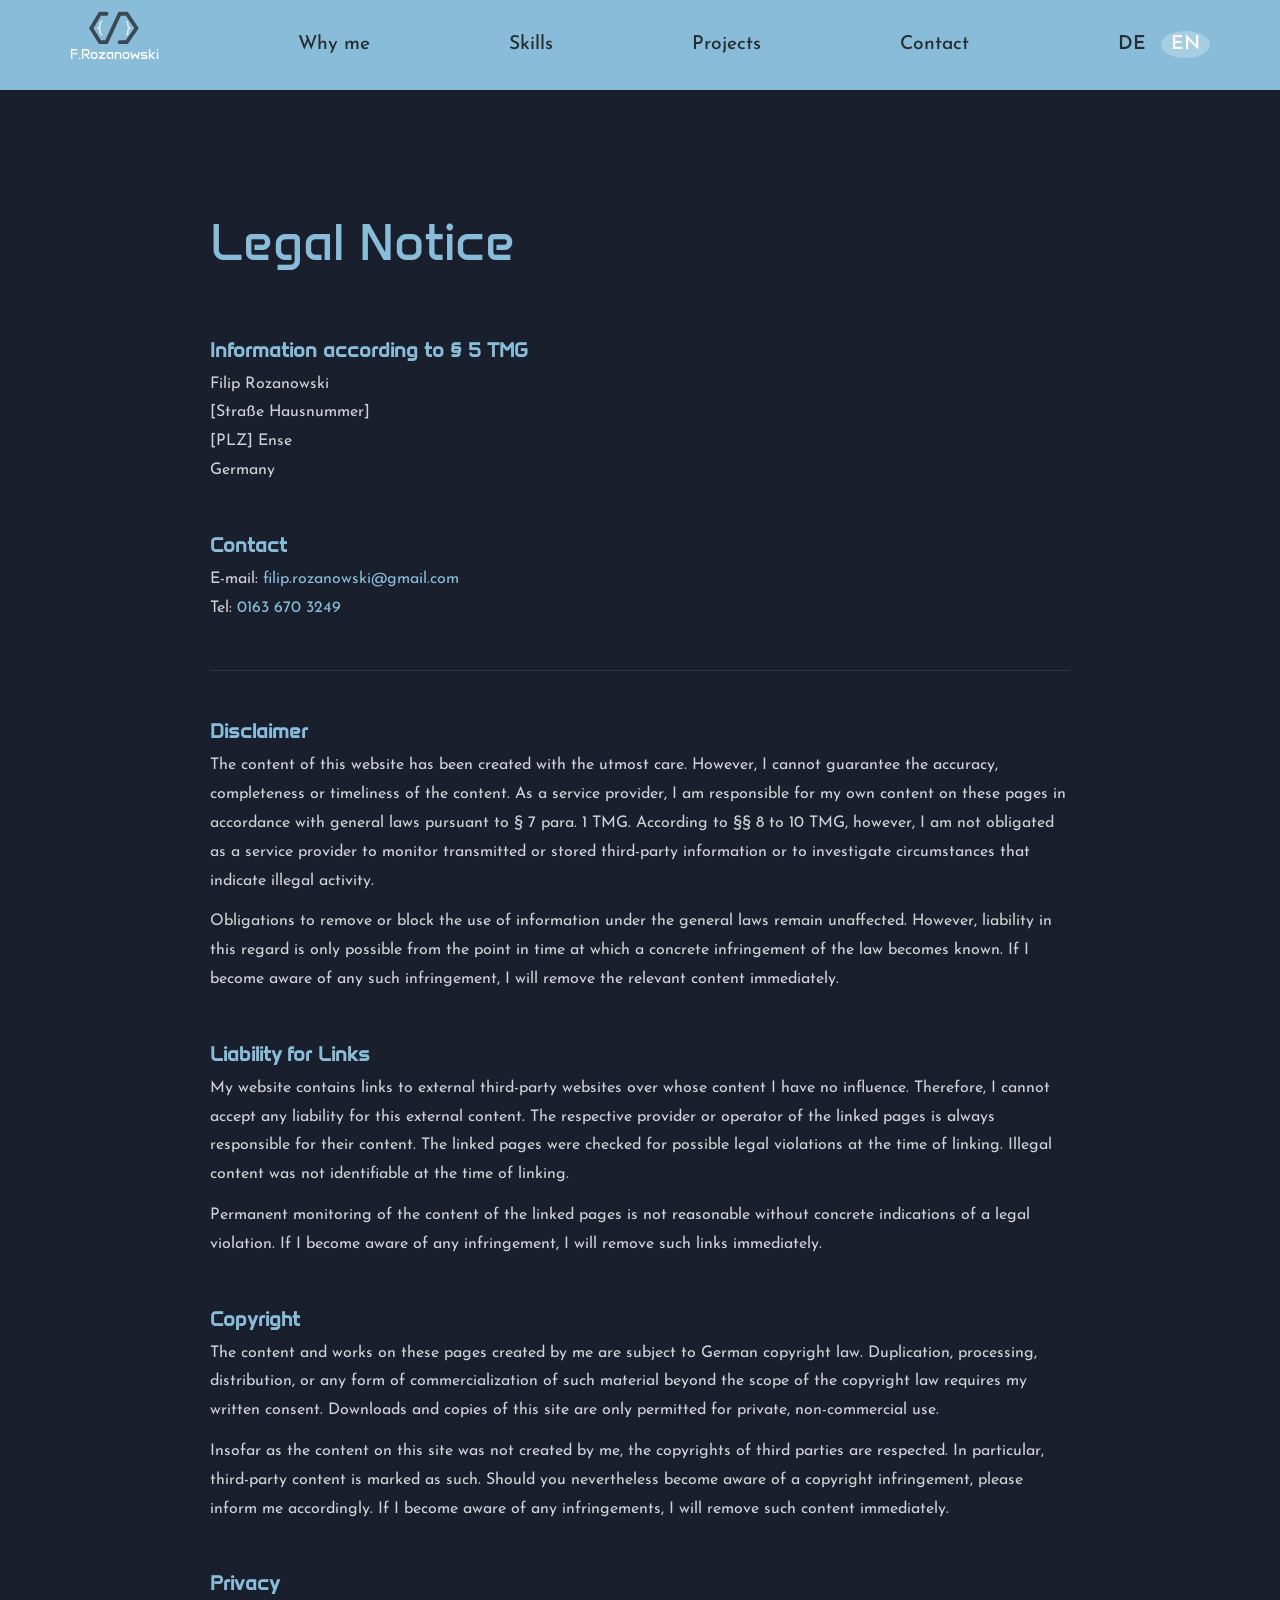
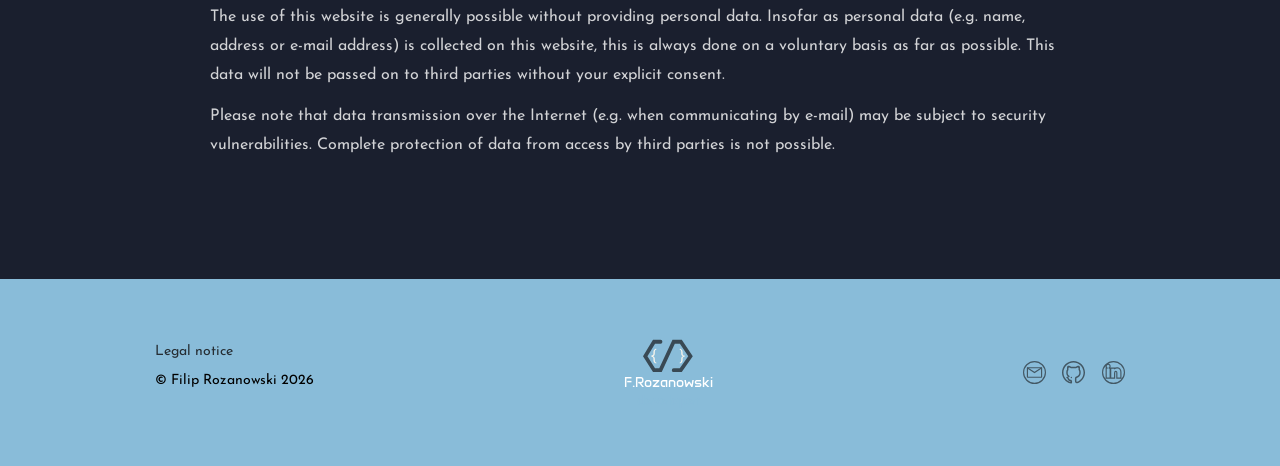
==== legal.html @ 1bfe0f01 "Add legal notice page and link footer Created legal.html with Impressum (§5 TMG), disclaimer, liabil" ====
<!DOCTYPE html>
<html lang="en">

<head>
    <meta charset="UTF-8">
    <meta name="viewport" content="width=device-width, initial-scale=1.0">
    <title>Legal Notice – F.R Developer</title>
    <link rel="stylesheet" href="./css/base.css">
    <link rel="stylesheet" href="./css/nav.css">
    <link rel="stylesheet" href="./css/header.css">
    <link rel="stylesheet" href="./css/sections.css">
    <link rel="stylesheet" href="./css/responsive.css">
    <style>
        .legal_content {
            width: 84%;
            max-width: 860px;
            margin: clamp(60px, 10vw, 120px) auto clamp(60px, 10vw, 120px);
            color: var(--color-white);
        }

        .legal_content h1 {
            font-size: clamp(1.8rem, 5vw, 52px);
            color: var(--color-blue);
            font-weight: 100;
            margin: 0 0 clamp(32px, 5vw, 64px) 0;
            padding: 0;
            text-align: left;
        }

        .legal_content h2 {
            font-size: clamp(1rem, 2vw, 20px);
            color: var(--color-blue);
            font-weight: 600;
            margin: clamp(28px, 4vw, 48px) 0 8px 0;
            padding: 0;
            text-align: left;
        }

        .legal_content p,
        .legal_content address {
            font-size: clamp(13px, 1.3vw, 16px);
            line-height: 1.8;
            color: rgba(255, 255, 255, 0.8);
            margin: 0 0 12px 0;
            font-style: normal;
        }

        .legal_content a {
            color: var(--color-blue);
            text-decoration: none;
            transition: opacity 0.2s ease;
        }

        .legal_content a:hover {
            opacity: 0.75;
        }

        .legal_divider {
            border: none;
            border-top: 1px solid rgba(137, 188, 217, 0.15);
            margin: clamp(28px, 4vw, 48px) 0;
        }
    </style>
</head>

<body>

    <div id="mobile-topbar">
        <div class="logo_nav_small">
            <img src="./imgs/svgs/Logo icon.svg" class="logo-nav-img">
            <p>F.Rozanowski</p>
            <p class="blue_text">developer</p>
        </div>
        <button id="burger-btn" aria-label="Menu öffnen" aria-expanded="false">
            <span></span>
            <span></span>
            <span></span>
        </button>
    </div>

    <div id="mobile-nav" role="navigation" aria-hidden="true">
        <div id="mobile-nav-blob">
            <a href="./index.html#whyme_title" class="mobile-nav-link">Why me</a>
            <a href="./index.html#skills_title" class="mobile-nav-link">Skills</a>
            <a href="./index.html#projects_title" class="mobile-nav-link">Projects</a>
            <a href="./index.html#contact_title" class="mobile-nav-link">Contact</a>
            <div class="mobile-lang">
                <a href="#" class="lang-btn" data-lang="de">DE</a>
                <a href="#" class="lang-btn active" data-lang="en">EN</a>
            </div>
        </div>
    </div>

    <nav>
        <div class="logo_nav_small">
            <img src="./imgs/svgs/Logo icon nav.svg" class="logo-nav-img">
            <p>F.Rozanowski</p>
            <p class="blue_text">developer</p>
        </div>

        <a href="./index.html#whyme_title">Why me</a>
        <a href="./index.html#skills_title">Skills</a>
        <a href="./index.html#projects_title">Projects</a>
        <a href="./index.html#contact_title">Contact</a>

        <div id="lang_select">
            <a href="#" class="lang-btn" data-lang="de">DE</a>
            <a href="#" class="lang-btn active" data-lang="en">EN</a>
        </div>
    </nav>

    <div class="legal_content">

        <h1>Legal Notice</h1>

        <h2>Information according to § 5 TMG</h2>
        <address>
            Filip Rozanowski<br>
            [Straße Hausnummer]<br>
            [PLZ] Ense<br>
            Germany
        </address>

        <h2>Contact</h2>
        <p>
            E-mail: <a href="mailto:filip.rozanowski@gmail.com">filip.rozanowski@gmail.com</a><br>
            Tel: <a href="tel:+491636703249">0163 670 3249</a>
        </p>

        <hr class="legal_divider">

        <h2>Disclaimer</h2>
        <p>
            The content of this website has been created with the utmost care. However, I cannot guarantee the
            accuracy, completeness or timeliness of the content. As a service provider, I am responsible for my
            own content on these pages in accordance with general laws pursuant to § 7 para. 1 TMG. According to
            §§ 8 to 10 TMG, however, I am not obligated as a service provider to monitor transmitted or stored
            third-party information or to investigate circumstances that indicate illegal activity.
        </p>
        <p>
            Obligations to remove or block the use of information under the general laws remain unaffected.
            However, liability in this regard is only possible from the point in time at which a concrete
            infringement of the law becomes known. If I become aware of any such infringement, I will remove
            the relevant content immediately.
        </p>

        <h2>Liability for Links</h2>
        <p>
            My website contains links to external third-party websites over whose content I have no influence.
            Therefore, I cannot accept any liability for this external content. The respective provider or
            operator of the linked pages is always responsible for their content. The linked pages were checked
            for possible legal violations at the time of linking. Illegal content was not identifiable at the
            time of linking.
        </p>
        <p>
            Permanent monitoring of the content of the linked pages is not reasonable without concrete
            indications of a legal violation. If I become aware of any infringement, I will remove such links
            immediately.
        </p>

        <h2>Copyright</h2>
        <p>
            The content and works on these pages created by me are subject to German copyright law. Duplication,
            processing, distribution, or any form of commercialization of such material beyond the scope of the
            copyright law requires my written consent. Downloads and copies of this site are only permitted for
            private, non-commercial use.
        </p>
        <p>
            Insofar as the content on this site was not created by me, the copyrights of third parties are
            respected. In particular, third-party content is marked as such. Should you nevertheless become aware
            of a copyright infringement, please inform me accordingly. If I become aware of any infringements,
            I will remove such content immediately.
        </p>

        <h2>Privacy</h2>
        <p>
            The use of this website is generally possible without providing personal data. Insofar as personal
            data (e.g. name, address or e-mail address) is collected on this website, this is always done on a
            voluntary basis as far as possible. This data will not be passed on to third parties without your
            explicit consent.
        </p>
        <p>
            Please note that data transmission over the Internet (e.g. when communicating by e-mail) may be
            subject to security vulnerabilities. Complete protection of data from access by third parties is
            not possible.
        </p>

    </div>

    <footer>
        <div id="footer_legal">
            <a href="./legal.html">Legal notice</a>
            <p>© Filip Rozanowski 2026</p>
        </div>

        <div class="logo_nav_small">
            <img src="./imgs/svgs/Logo icon nav.svg" class="logo-nav-img">
            <p>F.Rozanowski</p>
            <p class="blue_text">developer</p>
        </div>

        <div id="social-icons-footer">
            <a href="mailto:filip.rozanowski@gmail.com"><img src="./imgs/svgs/Email button dark.svg"></a>
            <a href="https://github.com/FilipRozanowski"><img src="./imgs/svgs/Github button dark.svg"></a>
            <a href="https://linkedin.com/..."><img src="./imgs/svgs/Linkedin button dark.svg"></a>
        </div>
    </footer>

    <script src="./script.js"></script>

</body>

</html>
---- css/base.css ----
:root {
    --color-bg: #1a1f2e;
    --color-blue: #89BCD9;
    --color-dark: #262E34;
    --color-white: #ffffff;
}

html {
    scroll-behavior: smooth;
}

/* ─── FONTS ─── */

@font-face {
    font-family: 'Anta';
    src: url('../fonts/Anta-Regular.ttf') format('truetype');
    font-weight: normal;
    font-style: normal;
}

@font-face {
    font-family: 'JosefinSans';
    src: url('../fonts/JosefinSans-VariableFont_wght.ttf') format('truetype');
    font-weight: 100 900;
    font-style: normal;
}

/* ─── BASE ─── */

body {
    margin: 0;
    background-color: var(--color-bg);
    font-family: 'JosefinSans', sans-serif;
}

h1, h2 {
    font-family: 'Anta', sans-serif;
}

.blue_text {
    color: var(--color-blue);
}

#whyme_title,
#skills_title,
#projects_title,
#contact_title {
    scroll-margin-top: clamp(40px, 7vw, 90px);
}
---- css/nav.css ----
/* ─── LOGO ─── */

.logo_header_small {
    color: var(--color-white);
    display: flex;
    flex-direction: column;
    font-family: 'Anta', sans-serif;
    align-items: center;
}

.logo_header_small p {
    font-size: clamp(7px, 1.1vw, 15px);
    margin: 0;
}

.logo-img {
    width: clamp(24px, 4.5vw, 75px);
    height: auto;
    transition: transform 0.3s ease;
}

.logo-img:hover {
    transform: scale(1.10);
}

.logo_nav_small {
    color: var(--color-white);
    display: flex;
    flex-direction: column;
    font-family: 'Anta', sans-serif;
    align-items: center;
}

.logo_nav_small p {
    font-size: clamp(12px, 1.1vw, 15px);
    margin: 0;
}

.logo_nav_small .blue_text {
    color: var(--color-blue);
}

.logo-nav-img {
    width: clamp(50px, 3.8vw, 56px);
    height: auto;
}

/* ─── DESKTOP NAV ─── */

nav {
    background-color: var(--color-blue);
    height: clamp(40px, 7vw, 90px);
    width: 100%;
    display: flex;
    justify-content: space-around;
    align-items: center;
    position: sticky;
    top: 0;
    z-index: 100;
}

nav a {
    color: var(--color-dark);
    font-family: 'JosefinSans', sans-serif;
    font-size: clamp(9px, 1.5vw, 22px);
    text-decoration: none;
    font-weight: 500;
    transition: color 0.3s ease;
}

nav a:hover {
    color: var(--color-white);
}

/* ─── LANGUAGE BUTTONS ─── */

.lang-btn {
    color: var(--color-dark);
    text-decoration: none;
    font-weight: 600;
    transition: color 0.3s ease;
    padding: clamp(2px, 0.3vw, 4px) clamp(5px, 0.8vw, 12px);
}

.lang-btn.active {
    background-color: rgba(255, 255, 255, 0.25);
    border-radius: 50%;
    padding: clamp(2px, 0.3vw, 4px) clamp(5px, 0.8vw, 12px);
    color: var(--color-white);
}

.lang-btn:hover {
    color: rgba(255, 255, 255, 0.8);
}

/* ─── MOBILE ELEMENTS: hidden on desktop ─── */

@media (min-width: 851px) {
    #mobile-topbar,
    #burger-btn,
    #mobile-nav {
        display: none !important;
    }
}

/* ─── MOBILE TOPBAR ─── */

#mobile-topbar {
    display: none;
    top: 0;
    left: 0;
    width: 100%;
    z-index: 200;
    justify-content: space-between;
    align-items: center;
    padding: 14px 20px;
    box-sizing: border-box;
    background-color: var(--color-bg);
}

#burger-btn {
    display: none;
}

/* ─── MOBILE NAV ─── */

#mobile-nav {
    display: none;
}
---- css/header.css ----
/* ─── HEADER ─── */

header {
    position: relative;
    display: flex;
    align-items: center;
    justify-content: center;
    flex-direction: column;
    min-height: calc(100vh - clamp(40px, 7vw, 90px));
    width: 100%;
}

#header_top {
    display: flex;
    align-items: center;
}

#bg-shape {
    width: 40vw;
    max-width: 600px;
    height: auto;
    transition: transform 0.5s ease;
}

#bg-shape:hover {
    transform: rotate(-20deg);
}

#header_right {
    display: flex;
    flex-direction: column;
    align-items: center;
    justify-content: space-between;
    height: 80%;
}

/* ─── TITLE ─── */

#headtitle {
    color: var(--color-white);
    text-align: center;
}

#headtitle h1 {
    font-size: clamp(1.2rem, 5.5vw, 81px);
    margin: clamp(6px, 1.3vw, 18px);
}

#headtitle h2 {
    font-size: clamp(0.7rem, 2.7vw, 38px);
    font-weight: 400;
    margin: 0;
}

/* ─── ARROWS ─── */

#arrow {
    padding-top: clamp(20px, 8vw, 135px);
    display: block;
}

#arrow img {
    width: clamp(14px, 2.7vw, 45px);
    height: auto;
    opacity: 0.6;
    transition: opacity 0.3s ease, transform 0.3s ease;
}

#arrow img:hover {
    opacity: 1;
    transform: translateY(5px);
}

#arrow_top {
    display: block;
    text-align: right;
}

#arrow_top img,
#arrow_top_mobile img {
    width: clamp(14px, 2.7vw, 45px);
    height: auto;
    opacity: 0.6;
    transform: rotate(180deg);
    transition: opacity 0.3s ease, transform 0.3s ease;
}

#arrow_top img:hover,
#arrow_top_mobile img:hover {
    opacity: 1;
    transform: rotate(180deg) translateY(5px);
}

#arrow_top_mobile {
    display: none;
}

/* ─── SOCIAL ICONS ─── */

#social-icons {
    position: absolute;
    top: clamp(10px, 1.8vw, 27px);
    right: clamp(10px, 1.8vw, 27px);
    display: flex;
    flex-direction: column;
    gap: clamp(7px, 1vw, 15px);
}

#social-icons a,
#social-icons-footer a {
    opacity: 0.7;
    transition: opacity 0.3s ease;
    display: block;
}

#social-icons a:hover,
#social-icons-footer a:hover {
    opacity: 1;
}

#social-icons a img,
#social-icons-footer a img {
    width: clamp(12px, 1.8vw, 28px);
    height: auto;
    display: block;
}

#social-icons-footer {
    display: flex;
    gap: clamp(8px, 1.3vw, 18px);
}
---- css/sections.css ----
/* ─── MAIN ─── */

main {
    display: flex;
    flex-direction: column;
    align-items: center;
}

main h1 {
    font-size: clamp(1.1rem, 5.3vw, 57px);
    color: var(--color-blue);
    font-weight: 100;
    padding-bottom: clamp(20px, 4vw, 72px);
    margin-top: clamp(28px, 5vw, 90px);
    margin-bottom: 0;
    text-align: center;
}

main h2 {
    font-size: clamp(0.8rem, 2.7vw, 30px);
    color: var(--color-blue);
    font-weight: 100;
    padding-bottom: clamp(20px, 4vw, 72px);
    margin-top: clamp(28px, 5vw, 90px);
    margin-bottom: 0;
    text-align: center;
}

.main_box {
    display: flex;
    flex-direction: column;
    width: 84%;
    max-width: 1400px;
    margin-bottom: clamp(30px, 5vw, 90px);
}

.main_box p {
    font-size: clamp(11px, 1.3vw, 17px);
    color: var(--color-white);
    line-height: 1.7;
}

/* ─── WHY ME ─── */

#whyme_content {
    display: flex;
    align-items: center;
    justify-content: center;
    gap: clamp(16px, 3.5vw, 54px);
}

#whyme_content p {
    max-width: 50%;
}

#locate_content {
    display: flex;
    align-items: center;
    justify-content: center;
    flex-shrink: 0;
    min-width: 50%;
}

#locate_content img {
    width: clamp(20px, 4.5vw, 64px);
    height: auto;
}

#locate_content p {
    font-size: clamp(11px, 1.4vw, 27px);
    font-weight: 600;
    color: var(--color-white);
    text-align: center;
    margin: 10px 0 0 0;
}

#locate_content a {
    color: var(--color-blue);
    text-decoration: none;
}

/* ─── SKILLS ─── */

#skills_content {
    display: flex;
    align-items: center;
    justify-content: center;
    gap: clamp(16px, 3.5vw, 54px);
}

.skills_grid {
    display: grid;
    grid-template-columns: repeat(4, 1fr);
    gap: clamp(10px, 1.8vw, 27px);
}

.skill_item {
    display: flex;
    flex-direction: column;
    align-items: center;
    gap: clamp(4px, 0.5vw, 8px);
}

.skill_item img {
    width: clamp(22px, 4.5vw, 90px);
    height: clamp(22px, 4.5vw, 90px);
    object-fit: contain;
    transition: transform 0.3s ease, filter 0.3s ease;
    filter: brightness(0.8);
}

.skill_item img:hover {
    transform: translateY(-5px);
    filter: brightness(1.2);
}

.skill_item p {
    color: var(--color-white);
    font-size: clamp(7px, 1.1vw, 15px);
    margin: 0;
    text-align: center;
}

#skills_bubble {
    border-radius: 60% 40% 55% 45% / 50% 45% 55% 50%;
    width: clamp(120px, 24vw, 345px);
    height: clamp(100px, 21vw, 308px);
    background-color: rgba(137, 188, 217, 0.1);
    display: flex;
    flex-direction: column;
    align-items: center;
    justify-content: center;
    text-align: center;
    padding: clamp(16px, 4.5vw, 63px);
    flex-shrink: 0;
    transition: border-radius 0.5s ease, background-color 0.5s ease;
    box-sizing: border-box;
}

#skills_bubble:hover,
.teamplayer_bubble:hover {
    border-radius: 45% 55% 40% 60% / 55% 40% 60% 45%;
    background-color: rgba(137, 188, 217, 0.2);
}

.bubble_title {
    color: var(--color-white);
    font-size: clamp(7px, 1.1vw, 15px);
    margin: 0 0 clamp(4px, 0.8vw, 14px) 0;
}

.bubble_icons {
    display: flex;
    gap: clamp(7px, 1vw, 18px);
    margin-bottom: clamp(4px, 0.8vw, 14px);
}

.bubble_text {
    color: var(--color-white);
    font-size: clamp(7px, 0.9vw, 13px);
    line-height: 1.6;
    margin: 0;
    opacity: 0.8;
}

/* ─── TEAMPLAYER ─── */

#teamplayer_content {
    display: flex;
    gap: clamp(10px, 1.8vw, 27px);
    justify-content: center;
    align-items: center;
}

.teamplayer_bubble {
    background-color: rgba(137, 188, 217, 0.1);
    border-radius: 60% 40% 55% 45% / 50% 45% 55% 50%;
    width: clamp(160px, 30vw, 435px);
    height: clamp(90px, 25vw, 240px);
    padding: clamp(16px, 4.5vw, 63px);
    display: flex;
    flex-direction: column;
    justify-content: center;
    align-items: center;
    text-align: center;
    gap: clamp(4px, 0.5vw, 8px);
    transition: border-radius 0.5s ease, background-color 0.5s ease;
    box-sizing: border-box;
}

.teamplayer_name {
    color: var(--color-white);
    font-size: clamp(10px, 1.2vw, 17px);
    font-weight: 700;
    margin: 0;
    font-style: normal;
}

.teamplayer_project {
    color: var(--color-white);
    font-size: clamp(8px, 0.9vw, 13px);
    margin: 0;
    opacity: 0.7;
    font-style: normal;
}

.teamplayer_project a {
    color: var(--color-blue);
    text-decoration: none;
}

.teamplayer_text {
    color: var(--color-white);
    font-size: clamp(7px, 0.9vw, 12px);
    line-height: 1.6;
    margin: clamp(3px, 0.5vw, 8px) 0;
    opacity: 0.9;
    font-style: italic;
}

.teamplayer_linkedin {
    color: var(--color-blue);
    font-size: clamp(8px, 0.9vw, 15px);
    text-decoration: underline;
    margin: 0;
}

/* ─── PROJECTS ─── */

#project_tabs {
    display: flex;
    border-bottom: 2px solid rgba(137, 188, 217, 0.2);
    margin-bottom: clamp(14px, 2vw, 36px);
}

.tab_btn {
    background: none;
    border: none;
    color: rgba(137, 188, 217, 0.5);
    font-family: 'Anta', sans-serif;
    font-size: clamp(9px, 1.4vw, 20px);
    padding: clamp(6px, 1vw, 15px) clamp(8px, 1.8vw, 27px);
    cursor: pointer;
    transition: color 0.3s ease;
    border-bottom: 3px solid transparent;
    margin-bottom: -2px;
}

.tab_btn:hover {
    color: var(--color-blue);
}

.tab_btn.active {
    color: var(--color-white);
    background-color: var(--color-dark);
    border-radius: 8px 8px 0 0;
    border-bottom: 3px solid var(--color-blue);
}

.project_panel {
    display: none;
    gap: clamp(16px, 3.5vw, 54px);
}

.project_panel.active {
    display: flex;
}

.project_left {
    flex: 1;
    display: flex;
    flex-direction: column;
    gap: clamp(14px, 2vw, 36px);
}

.project_section {
    display: flex;
    gap: clamp(7px, 1vw, 18px);
    align-items: flex-start;
}

.project_dot {
    width: clamp(8px, 0.8vw, 15px);
    height: clamp(8px, 0.8vw, 15px);
    border-radius: 50%;
    background-color: var(--color-blue);
    flex-shrink: 0;
    margin-top: 4px;
}

.project_section h3 {
    color: var(--color-white);
    font-family: 'Anta', sans-serif;
    font-size: clamp(10px, 1.4vw, 18px);
    margin: 0 0 clamp(3px, 0.5vw, 8px) 0;
}

.project_duration {
    color: rgba(255,255,255,0.5);
    font-size: clamp(8px, 0.9vw, 15px);
    margin-left: 10px;
}

.project_right {
    flex: 1;
    display: flex;
    flex-direction: column;
    align-items: center;
    gap: clamp(8px, 1.3vw, 18px);
}

.project_tech {
    display: flex;
    flex-direction: column;
    align-items: center;
    gap: clamp(4px, 0.6vw, 9px);
}

.project_tech p {
    color: var(--color-white);
    margin: 0;
}

.tech_icons {
    display: flex;
    gap: clamp(7px, 1vw, 15px);
}

.tech_icons img {
    width: clamp(16px, 2.7vw, 45px);
    height: clamp(16px, 2.7vw, 45px);
    object-fit: contain;
}

.project_preview {
    width: 100%;
    max-width: 360px;
    border-radius: 12px;
    box-shadow: 0 10px 40px rgba(0,0,0,0.4);
}

.project_btns {
    display: flex;
    gap: clamp(7px, 1vw, 15px);
}

.btn_filled {
    background-color: var(--color-blue);
    color: var(--color-dark);
    padding: clamp(5px, 0.8vw, 11px) clamp(10px, 1.8vw, 27px);
    border-radius: 50px;
    text-decoration: none;
    font-weight: 600;
    font-size: clamp(9px, 0.8vw, 11px);
    transition: opacity 0.3s ease;
}

.btn_filled:hover { opacity: 0.8; }

.btn_outline {
    border: 2px solid var(--color-blue);
    color: var(--color-blue);
    padding: clamp(5px, 0.8vw, 11px) clamp(10px, 1.8vw, 27px);
    border-radius: 50px;
    text-decoration: none;
    font-weight: 600;
    font-size: clamp(9px, 0.8vw, 11px);
    transition: background-color 0.3s ease, color 0.3s ease;
}

.btn_outline:hover {
    background-color: var(--color-blue);
    color: var(--color-dark);
}

/* ─── CONTACT ─── */

#contact_content {
    display: flex;
    flex-direction: column;
    gap: clamp(20px, 3.5vw, 54px);
    max-width: 720px;
    margin: auto;
}

#contact_top {
    display: flex;
    justify-content: space-between;
    align-items: center;
    gap: clamp(16px, 3.5vw, 54px);
}

#contact_intro {
    max-width: 50%;
    color: var(--color-white);
    font-size: clamp(11px, 1.3vw, 17px);
    line-height: 1.7;
    margin: 0;
}

#contact_info {
    display: flex;
    flex-direction: column;
    gap: clamp(8px, 1.3vw, 18px);
}

.contact_info_item {
    display: flex;
    align-items: center;
    gap: clamp(7px, 1vw, 15px);
    text-decoration: none;
    transition: color 0.3s ease, filter 0.3s ease;
}

.contact_info_item img {
    width: clamp(12px, 1.7vw, 26px);
    height: clamp(12px, 1.7vw, 26px);
    object-fit: contain;
    filter: brightness(0.8) grayscale(1);
    transition: filter 0.3s ease;
}

.contact_info_item p {
    color: var(--color-white);
    margin: 0;
    font-size: clamp(10px, 1.3vw, 17px);
    transition: color 0.3s ease;
}

.contact_info_item:hover p {
    color: var(--color-blue);
}

.contact_info_item:hover img {
    filter: brightness(1) grayscale(1) sepia(1) saturate(5) hue-rotate(170deg);
}

#contact_form {
    display: flex;
    flex-direction: column;
    gap: clamp(8px, 1.3vw, 18px);
}

#contact_form_top {
    display: flex;
    gap: clamp(8px, 1.3vw, 18px);
}

.input_group {
    display: flex;
    flex-direction: column;
    gap: clamp(3px, 0.5vw, 8px);
    flex: 1;
    position: relative;
    padding-bottom: clamp(14px, 1.5vw, 24px);
}

.input_group label {
    color: var(--color-white);
    font-size: clamp(9px, 1.1vw, 15px);
    opacity: 0.7;
    margin-left: clamp(7px, 1vw, 15px);
}

.input_group input,
.input_group textarea {
    background: transparent;
    border: 2px solid var(--color-blue);
    border-radius: 50px;
    padding: clamp(7px, 1vw, 15px) clamp(10px, 1.5vw, 21px);
    color: var(--color-white);
    font-family: 'JosefinSans', sans-serif;
    font-size: clamp(11px, 1.1vw, 15px);
    outline: none;
    transition: border-color 0.3s ease;
    width: 100%;
    box-sizing: border-box;
}

.input_group textarea {
    border-radius: 24px;
    resize: none;
}

.input_group input:focus,
.input_group textarea:focus {
    border-color: var(--color-white);
}

#contact_form_bottom {
    display: flex;
    justify-content: space-between;
    align-items: center;
}

#contact_checkbox {
    display: flex;
    align-items: center;
    gap: clamp(5px, 0.8vw, 11px);
}

#contact_checkbox input[type="checkbox"] {
    width: clamp(10px, 1.3vw, 18px);
    height: clamp(10px, 1.3vw, 18px);
    border: 2px solid var(--color-blue);
    border-radius: 60% 40% 55% 45% / 50% 45% 55% 50%;
    appearance: none;
    cursor: pointer;
    flex-shrink: 0;
    transition: background-color 0.3s ease;
}

#contact_checkbox input[type="checkbox"]:checked {
    background-color: var(--color-blue);
}

#contact_checkbox label {
    color: var(--color-white);
    font-size: clamp(9px, 0.9vw, 14px);
    opacity: 0.8;
}

#contact_checkbox label a {
    color: var(--color-blue);
    text-decoration: none;
}

#contact_send {
    background: transparent;
    border: 2px solid var(--color-blue);
    color: var(--color-white);
    font-family: 'JosefinSans', sans-serif;
    font-size: clamp(11px, 1.1vw, 17px);
    padding: clamp(6px, 0.8vw, 11px) clamp(14px, 2vw, 36px);
    border-radius: 50px;
    cursor: pointer;
    transition: background-color 0.3s ease, color 0.3s ease;
}

#contact_send:hover {
    background-color: var(--color-blue);
    color: var(--color-dark);
}

.error_msg {
    color: #e74c3c;
    font-size: clamp(8px, 0.9vw, 12px);
    margin-left: clamp(7px, 1vw, 15px);
    position: absolute;
    bottom: 4px;
    left: 0;
}

/* ─── FOOTER ─── */

footer {
    padding: clamp(14px, 4.5vw, 75px) 0;
    background-color: var(--color-blue);
    display: flex;
    justify-content: space-around;
    align-items: center;
    font-size: clamp(9px, 1.1vw, 17px);
}

footer a {
    text-decoration: none;
    color: var(--color-dark);
    transition: color 0.3s ease;
}

footer a:hover {
    color: var(--color-white);
}
---- css/responsive.css ----
/* ══════════════════════════════════════════
   MOBILE BREAKPOINT — max-width: 850px
══════════════════════════════════════════ */

@media (max-width: 850px) {

    /* ─── MOBILE TOPBAR ─── */

    #mobile-topbar {
        display: flex;
    }

    #burger-btn {
        display: flex;
        flex-direction: column;
        justify-content: center;
        gap: 12px;
        width: 50px;
        height: 36px;
        cursor: pointer;
        z-index: 300;
        background: none;
        border: none;
        padding: 0;
        flex-shrink: 0;
    }

    #burger-btn span {
        display: block;
        width: 100%;
        height: 2px;
        background-color: var(--color-white);
        border-radius: 2px;
        transition: transform 0.35s ease, opacity 0.35s ease;
        transform-origin: center;
    }

    #burger-btn.open span:nth-child(1) {
        transform: translateY(8px) rotate(45deg);
    }
    #burger-btn.open span:nth-child(2) {
        opacity: 0;
        transform: scaleX(0);
    }
    #burger-btn.open span:nth-child(3) {
        transform: translateY(-8px) rotate(-45deg);
    }

    /* ─── MOBILE NAV OVERLAY ─── */

    #mobile-nav {
        display: flex;
        position: fixed;
        top: 0;
        left: 0;
        width: 100%;
        height: 100%;
        z-index: 150;
        align-items: center;
        justify-content: center;
        pointer-events: none;
    }

    @keyframes blob-morph {
        0%   { border-radius: 60% 40% 55% 45% / 50% 45% 55% 50%; }
        33%  { border-radius: 45% 55% 40% 60% / 55% 40% 60% 45%; }
        66%  { border-radius: 55% 45% 60% 40% / 45% 60% 40% 55%; }
        100% { border-radius: 60% 40% 55% 45% / 50% 45% 55% 50%; }
    }

    #mobile-nav-blob {
        background-color: var(--color-blue);
        border-radius: 60% 40% 55% 45% / 50% 45% 55% 50%;
        width: 500px;
        height: 500px;
        margin-top: -10vh;
        display: flex;
        flex-direction: column;
        align-items: center;
        justify-content: center;
        gap: 10px;
        padding: 60px;
        box-sizing: border-box;
        transform: scale(0);
        opacity: 0;
        transition: transform 0.45s cubic-bezier(0.34, 1.56, 0.64, 1),
                    opacity 0.3s ease;
        pointer-events: none;
    }

    #mobile-nav.open {
        pointer-events: all;
    }

    #mobile-nav.open #mobile-nav-blob {
        transform: scale(1);
        opacity: 1;
        pointer-events: all;
        animation: blob-morph 6s ease-in-out infinite;
    }

    #mobile-nav-blob a {
        color: var(--color-dark);
        font-family: 'JosefinSans', sans-serif;
        font-size: clamp(18px, 5vw, 28px);
        font-weight: 600;
        text-decoration: none;
        transition: color 0.2s ease;
        text-align: center;
    }

    #mobile-nav-blob a:hover {
        color: var(--color-white);
    }

    #mobile-nav-blob .mobile-lang {
        display: flex;
        gap: 12px;
        margin-top: 8px;
    }

    #mobile-nav-blob .lang-btn {
        color: var(--color-dark);
        font-size: clamp(16px, 4.5vw, 24px);
        font-weight: 700;
        padding: 4px 14px;
    }

    #mobile-nav-blob .lang-btn.active {
        background-color: rgba(255,255,255,0.35);
        border-radius: 50%;
        color: var(--color-white);
    }

    /* ─── HIDE DESKTOP ELEMENTS ─── */

    nav {
        display: none;
    }

    #social-icons {
        display: none;
    }

    /* ─── HEADER ─── */

    header {
        min-height: 100svh;
        box-sizing: border-box;
    }

    #header_top {
        flex-direction: column;
        align-items: center;
        gap: 20px;
    }

    #bg-shape {
        width: 75vw;
        max-width: 340px;
    }

    #header_right {
        align-items: center;
        gap: 16px;
        height: auto;
    }

    .logo_header_small {
        display: none;
    }

    #headtitle h1 {
        font-size: clamp(2rem, 10vw, 52px);
        margin: 10px;
    }

    #headtitle h2 {
        font-size: clamp(0.85rem, 4vw, 22px);
    }

    #arrow {
        padding-top: 20px;
    }

    #arrow img {
        width: clamp(28px, 6vw, 44px);
    }

    #arrow_top {
        display: none;
    }

    #arrow_top_mobile {
        display: block;
        text-align: center;
        padding: 32px 0 48px;
    }

    #arrow_top_mobile img {
        width: clamp(40px, 10vw, 60px);
    }

    /* ─── MAIN ─── */

    main h1 {
        font-size: clamp(1.6rem, 7vw, 48px);
        padding-bottom: clamp(20px, 6vw, 60px);
        margin-top: clamp(30px, 8vw, 80px);
    }

    main h2 {
        font-size: clamp(1rem, 4.5vw, 30px);
        padding-bottom: clamp(20px, 6vw, 60px);
        margin-top: clamp(30px, 8vw, 80px);
    }

    .main_box {
        width: 90%;
        margin-bottom: clamp(40px, 8vw, 100px);
    }

    .main_box p {
        font-size: clamp(13px, 3.5vw, 18px);
    }

    /* ─── WHY ME ─── */

    #whyme_content {
        flex-direction: column;
        gap: 24px;
        text-align: center;
    }

    #whyme_content p {
        max-width: 100%;
    }

    #locate_content {
        min-width: unset;
        width: 100%;
        flex-direction: column;
        gap: 8px;
    }

    #locate_content img {
        width: clamp(36px, 8vw, 56px);
    }

    #locate_content p {
        font-size: clamp(14px, 4vw, 22px);
    }

    /* ─── SKILLS ─── */

    #skills_content {
        flex-direction: column;
        gap: 32px;
    }

    .skills_grid {
        grid-template-columns: repeat(4, 1fr);
        gap: clamp(12px, 4vw, 28px);
        width: 100%;
    }

    .skill_item img {
        width: clamp(40px, 12vw, 70px);
        height: clamp(40px, 12vw, 70px);
    }

    #skills_bubble {
        width: 90%;
        height: auto;
        padding: 32px 24px;
        border-radius: 60% 40% 55% 45% / 50% 45% 55% 50%;
    }

    .bubble_title {
        font-size: clamp(13px, 3.5vw, 18px);
        margin-bottom: 12px;
    }

    .bubble_text {
        font-size: clamp(12px, 3vw, 16px);
    }

    /* ─── TEAMPLAYER ─── */

    #teamplayer_content {
        flex-direction: column;
        gap: 24px;
        align-items: center;
    }

    .teamplayer_bubble {
        width: 90%;
        height: auto;
        min-height: 200px;
        padding: 40px 28px;
        border-radius: 60% 40% 55% 45% / 50% 45% 55% 50%;
    }

    .teamplayer_name {
        font-size: clamp(15px, 4vw, 20px);
    }

    .teamplayer_project,
    .teamplayer_text,
    .teamplayer_linkedin {
        font-size: clamp(12px, 3vw, 16px);
    }

    /* ─── PROJECTS ─── */

    #project_tabs {
        flex-wrap: wrap;
        gap: 4px;
        margin-bottom: 28px;
    }

    .tab_btn {
        font-size: clamp(11px, 3.5vw, 18px);
        padding: 10px 16px;
    }

    .project_panel.active {
        flex-direction: column;
        gap: 32px;
    }

    .project_left {
        gap: 24px;
    }

    .project_section h3 {
        font-size: clamp(13px, 3.8vw, 20px);
    }

    .project_duration {
        font-size: clamp(11px, 3vw, 16px);
        display: block;
        margin-left: 0;
        margin-top: 4px;
    }

    .project_right {
        gap: 16px;
    }

    .tech_icons img {
        width: clamp(28px, 7vw, 44px);
        height: clamp(28px, 7vw, 44px);
    }

    .project_preview {
        max-width: 100%;
    }

    .btn_filled,
    .btn_outline {
        padding: 10px 24px;
        font-size: clamp(13px, 3.5vw, 17px);
    }

    /* ─── CONTACT ─── */

    #contact_top {
        flex-direction: column;
        gap: 28px;
    }

    #contact_intro {
        max-width: 100%;
        font-size: clamp(13px, 3.5vw, 18px);
    }

    #contact_info {
        gap: 16px;
    }

    .contact_info_item p {
        font-size: clamp(12px, 3.5vw, 17px);
        word-break: break-all;
    }

    .contact_info_item img {
        width: clamp(18px, 5vw, 26px);
        height: clamp(18px, 5vw, 26px);
    }

    #contact_form_top {
        flex-direction: column;
        gap: 0;
    }

    .input_group input,
    .input_group textarea {
        font-size: clamp(13px, 3.5vw, 17px);
        padding: 14px 20px;
    }

    .input_group label {
        font-size: clamp(12px, 3vw, 16px);
        margin-left: 14px;
    }

    #contact_form_bottom {
        flex-direction: column;
        gap: 20px;
        align-items: flex-start;
    }

    #contact_send {
        width: 100%;
        font-size: clamp(14px, 4vw, 18px);
        padding: 14px 0;
    }

    #contact_checkbox label {
        font-size: clamp(11px, 3vw, 14px);
    }

    /* ─── FOOTER ─── */

    footer {
        flex-direction: column;
        gap: 20px;
        padding: 32px 20px;
        text-align: center;
        font-size: clamp(12px, 3.5vw, 16px);
    }

    #footer_legal {
        display: flex;
        flex-direction: column;
        gap: 6px;
        align-items: center;
    }

    #social-icons-footer {
        gap: 20px;
    }

    #social-icons-footer a img {
        width: clamp(22px, 6vw, 32px);
    }

}
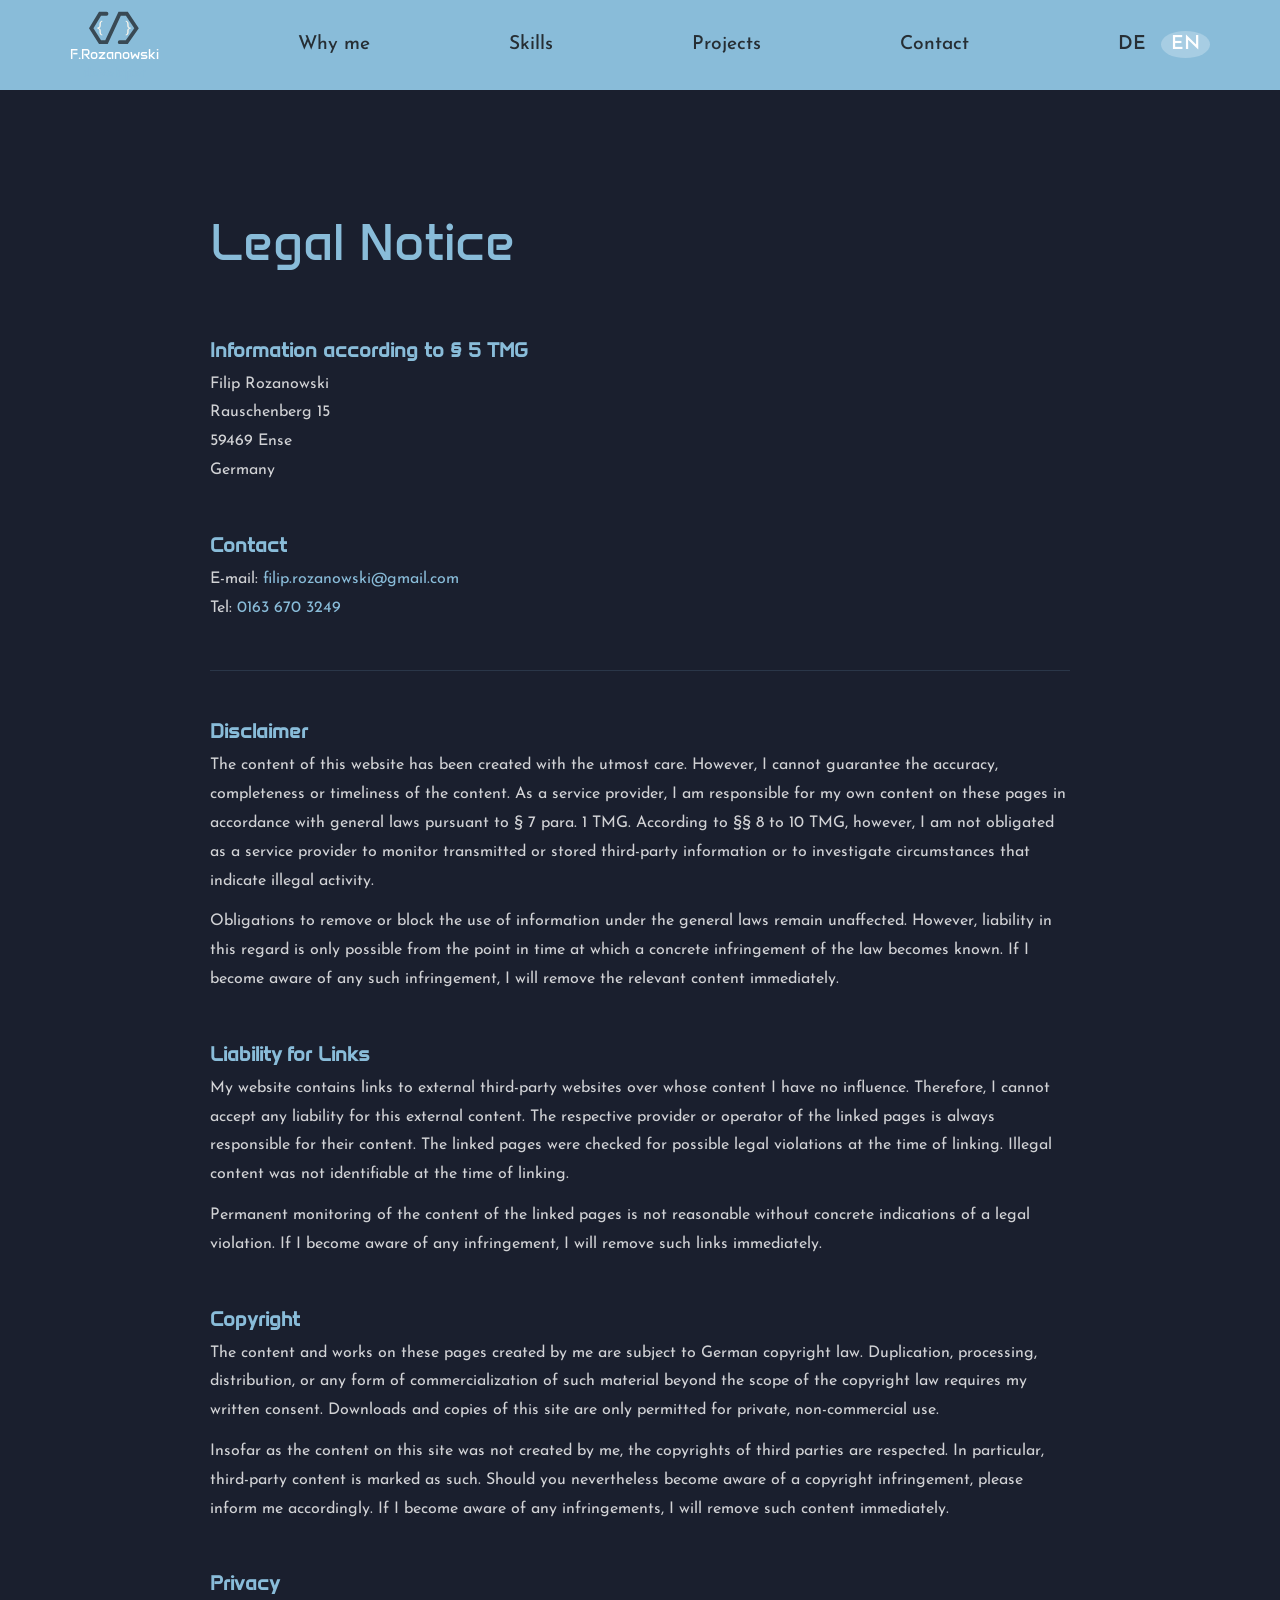
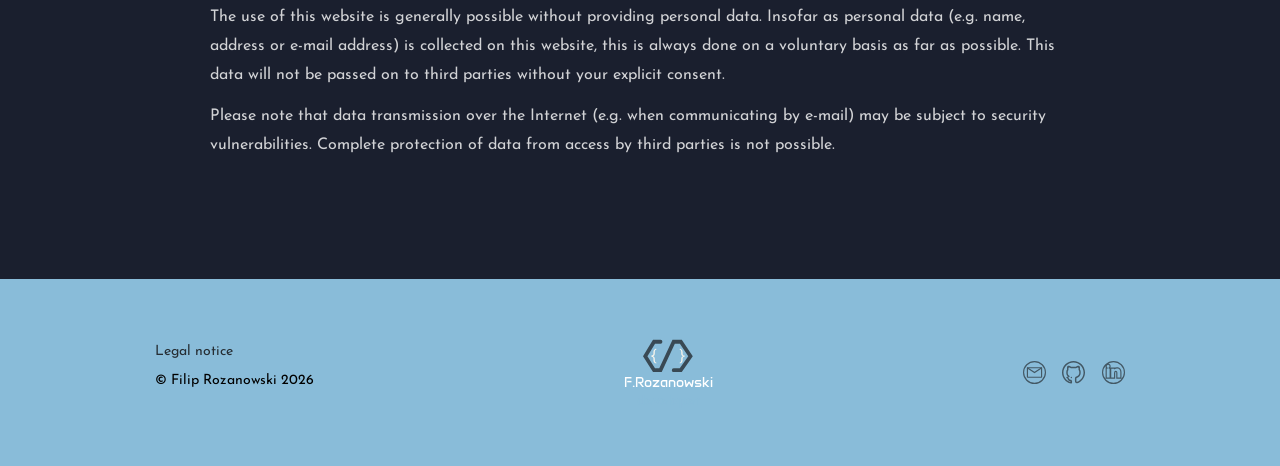
==== commit cc19936d: "Update legal.html" ====
--- a/legal.html
+++ b/legal.html
@@ -116,8 +116,8 @@
         <h2>Information according to § 5 TMG</h2>
         <address>
             Filip Rozanowski<br>
-            [Straße Hausnummer]<br>
-            [PLZ] Ense<br>
+            Rauschenberg 15<br>
+            59469 Ense<br>
             Germany
         </address>
 
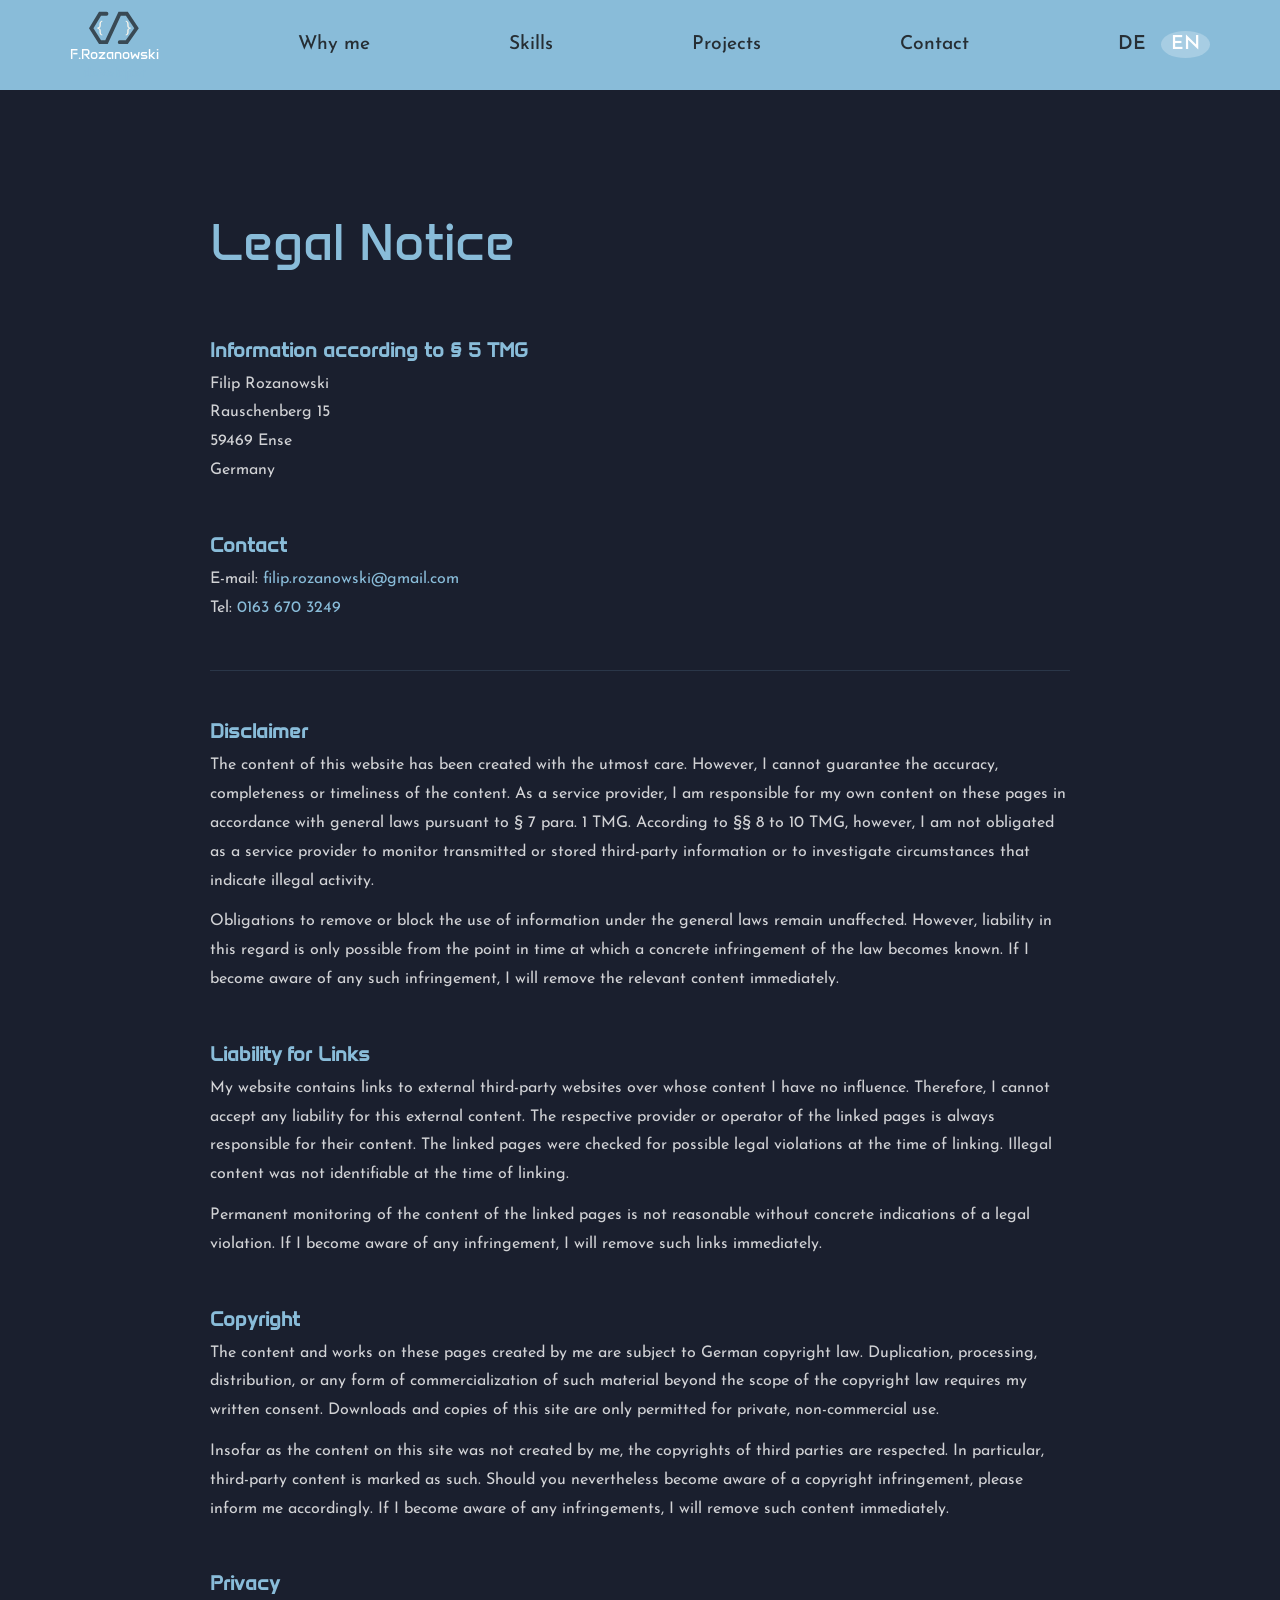
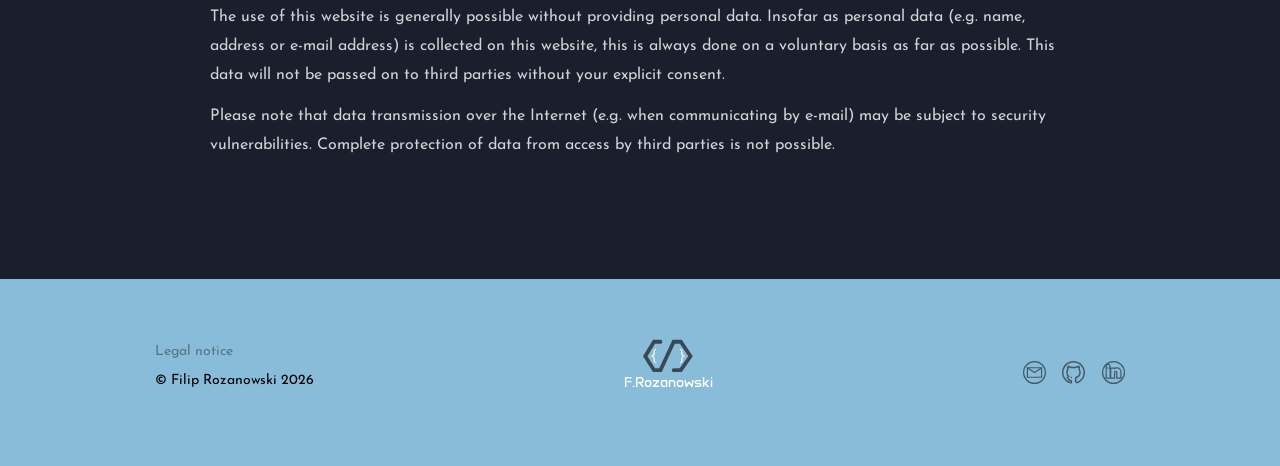
==== commit 9911372a: "Extract legal CSS, add DE/EN translations, make footer link non-clickable on legal page https://clau" ====
--- a/legal.html
+++ b/legal.html
@@ -10,57 +10,7 @@
     <link rel="stylesheet" href="./css/header.css">
     <link rel="stylesheet" href="./css/sections.css">
     <link rel="stylesheet" href="./css/responsive.css">
-    <style>
-        .legal_content {
-            width: 84%;
-            max-width: 860px;
-            margin: clamp(60px, 10vw, 120px) auto clamp(60px, 10vw, 120px);
-            color: var(--color-white);
-        }
-
-        .legal_content h1 {
-            font-size: clamp(1.8rem, 5vw, 52px);
-            color: var(--color-blue);
-            font-weight: 100;
-            margin: 0 0 clamp(32px, 5vw, 64px) 0;
-            padding: 0;
-            text-align: left;
-        }
-
-        .legal_content h2 {
-            font-size: clamp(1rem, 2vw, 20px);
-            color: var(--color-blue);
-            font-weight: 600;
-            margin: clamp(28px, 4vw, 48px) 0 8px 0;
-            padding: 0;
-            text-align: left;
-        }
-
-        .legal_content p,
-        .legal_content address {
-            font-size: clamp(13px, 1.3vw, 16px);
-            line-height: 1.8;
-            color: rgba(255, 255, 255, 0.8);
-            margin: 0 0 12px 0;
-            font-style: normal;
-        }
-
-        .legal_content a {
-            color: var(--color-blue);
-            text-decoration: none;
-            transition: opacity 0.2s ease;
-        }
-
-        .legal_content a:hover {
-            opacity: 0.75;
-        }
-
-        .legal_divider {
-            border: none;
-            border-top: 1px solid rgba(137, 188, 217, 0.15);
-            margin: clamp(28px, 4vw, 48px) 0;
-        }
-    </style>
+    <link rel="stylesheet" href="./css/legal.css">
 </head>
 
 <body>
@@ -111,9 +61,9 @@
 
     <div class="legal_content">
 
-        <h1>Legal Notice</h1>
+        <h1 data-i18n="legal_page_title">Legal Notice</h1>
 
-        <h2>Information according to § 5 TMG</h2>
+        <h2 data-i18n="legal_info_h2">Information according to § 5 TMG</h2>
         <address>
             Filip Rozanowski<br>
             Rauschenberg 15<br>
@@ -121,7 +71,7 @@
             Germany
         </address>
 
-        <h2>Contact</h2>
+        <h2 data-i18n="legal_contact_h2">Contact</h2>
         <p>
             E-mail: <a href="mailto:filip.rozanowski@gmail.com">filip.rozanowski@gmail.com</a><br>
             Tel: <a href="tel:+491636703249">0163 670 3249</a>
@@ -129,57 +79,57 @@
 
         <hr class="legal_divider">
 
-        <h2>Disclaimer</h2>
-        <p>
+        <h2 data-i18n="legal_disclaimer_h2">Disclaimer</h2>
+        <p data-i18n="legal_disclaimer_p1">
             The content of this website has been created with the utmost care. However, I cannot guarantee the
             accuracy, completeness or timeliness of the content. As a service provider, I am responsible for my
             own content on these pages in accordance with general laws pursuant to § 7 para. 1 TMG. According to
             §§ 8 to 10 TMG, however, I am not obligated as a service provider to monitor transmitted or stored
             third-party information or to investigate circumstances that indicate illegal activity.
         </p>
-        <p>
+        <p data-i18n="legal_disclaimer_p2">
             Obligations to remove or block the use of information under the general laws remain unaffected.
             However, liability in this regard is only possible from the point in time at which a concrete
             infringement of the law becomes known. If I become aware of any such infringement, I will remove
             the relevant content immediately.
         </p>
 
-        <h2>Liability for Links</h2>
-        <p>
+        <h2 data-i18n="legal_links_h2">Liability for Links</h2>
+        <p data-i18n="legal_links_p1">
             My website contains links to external third-party websites over whose content I have no influence.
             Therefore, I cannot accept any liability for this external content. The respective provider or
             operator of the linked pages is always responsible for their content. The linked pages were checked
             for possible legal violations at the time of linking. Illegal content was not identifiable at the
             time of linking.
         </p>
-        <p>
+        <p data-i18n="legal_links_p2">
             Permanent monitoring of the content of the linked pages is not reasonable without concrete
             indications of a legal violation. If I become aware of any infringement, I will remove such links
             immediately.
         </p>
 
-        <h2>Copyright</h2>
-        <p>
+        <h2 data-i18n="legal_copyright_h2">Copyright</h2>
+        <p data-i18n="legal_copyright_p1">
             The content and works on these pages created by me are subject to German copyright law. Duplication,
             processing, distribution, or any form of commercialization of such material beyond the scope of the
             copyright law requires my written consent. Downloads and copies of this site are only permitted for
             private, non-commercial use.
         </p>
-        <p>
+        <p data-i18n="legal_copyright_p2">
             Insofar as the content on this site was not created by me, the copyrights of third parties are
             respected. In particular, third-party content is marked as such. Should you nevertheless become aware
             of a copyright infringement, please inform me accordingly. If I become aware of any infringements,
             I will remove such content immediately.
         </p>
 
-        <h2>Privacy</h2>
-        <p>
+        <h2 data-i18n="legal_privacy_h2">Privacy</h2>
+        <p data-i18n="legal_privacy_p1">
             The use of this website is generally possible without providing personal data. Insofar as personal
             data (e.g. name, address or e-mail address) is collected on this website, this is always done on a
             voluntary basis as far as possible. This data will not be passed on to third parties without your
             explicit consent.
         </p>
-        <p>
+        <p data-i18n="legal_privacy_p2">
             Please note that data transmission over the Internet (e.g. when communicating by e-mail) may be
             subject to security vulnerabilities. Complete protection of data from access by third parties is
             not possible.
@@ -189,7 +139,7 @@
 
     <footer>
         <div id="footer_legal">
-            <a href="./legal.html">Legal notice</a>
+            <span class="footer_legal_current" data-i18n="legal">Legal notice</span>
             <p>© Filip Rozanowski 2026</p>
         </div>
 
--- a/css/legal.css
+++ b/css/legal.css
@@ -0,0 +1,56 @@
+.legal_content {
+    width: 84%;
+    max-width: 860px;
+    margin: clamp(60px, 10vw, 120px) auto clamp(60px, 10vw, 120px);
+    color: var(--color-white);
+}
+
+.legal_content h1 {
+    font-size: clamp(1.8rem, 5vw, 52px);
+    color: var(--color-blue);
+    font-weight: 100;
+    margin: 0 0 clamp(32px, 5vw, 64px) 0;
+    padding: 0;
+    text-align: left;
+}
+
+.legal_content h2 {
+    font-size: clamp(1rem, 2vw, 20px);
+    color: var(--color-blue);
+    font-weight: 600;
+    margin: clamp(28px, 4vw, 48px) 0 8px 0;
+    padding: 0;
+    text-align: left;
+}
+
+.legal_content p,
+.legal_content address {
+    font-size: clamp(13px, 1.3vw, 16px);
+    line-height: 1.8;
+    color: rgba(255, 255, 255, 0.8);
+    margin: 0 0 12px 0;
+    font-style: normal;
+}
+
+.legal_content a {
+    color: var(--color-blue);
+    text-decoration: none;
+    transition: opacity 0.2s ease;
+}
+
+.legal_content a:hover {
+    opacity: 0.75;
+}
+
+.legal_divider {
+    border: none;
+    border-top: 1px solid rgba(137, 188, 217, 0.15);
+    margin: clamp(28px, 4vw, 48px) 0;
+}
+
+.footer_legal_current {
+    color: var(--color-dark);
+    font-size: inherit;
+    opacity: 0.5;
+    cursor: default;
+}
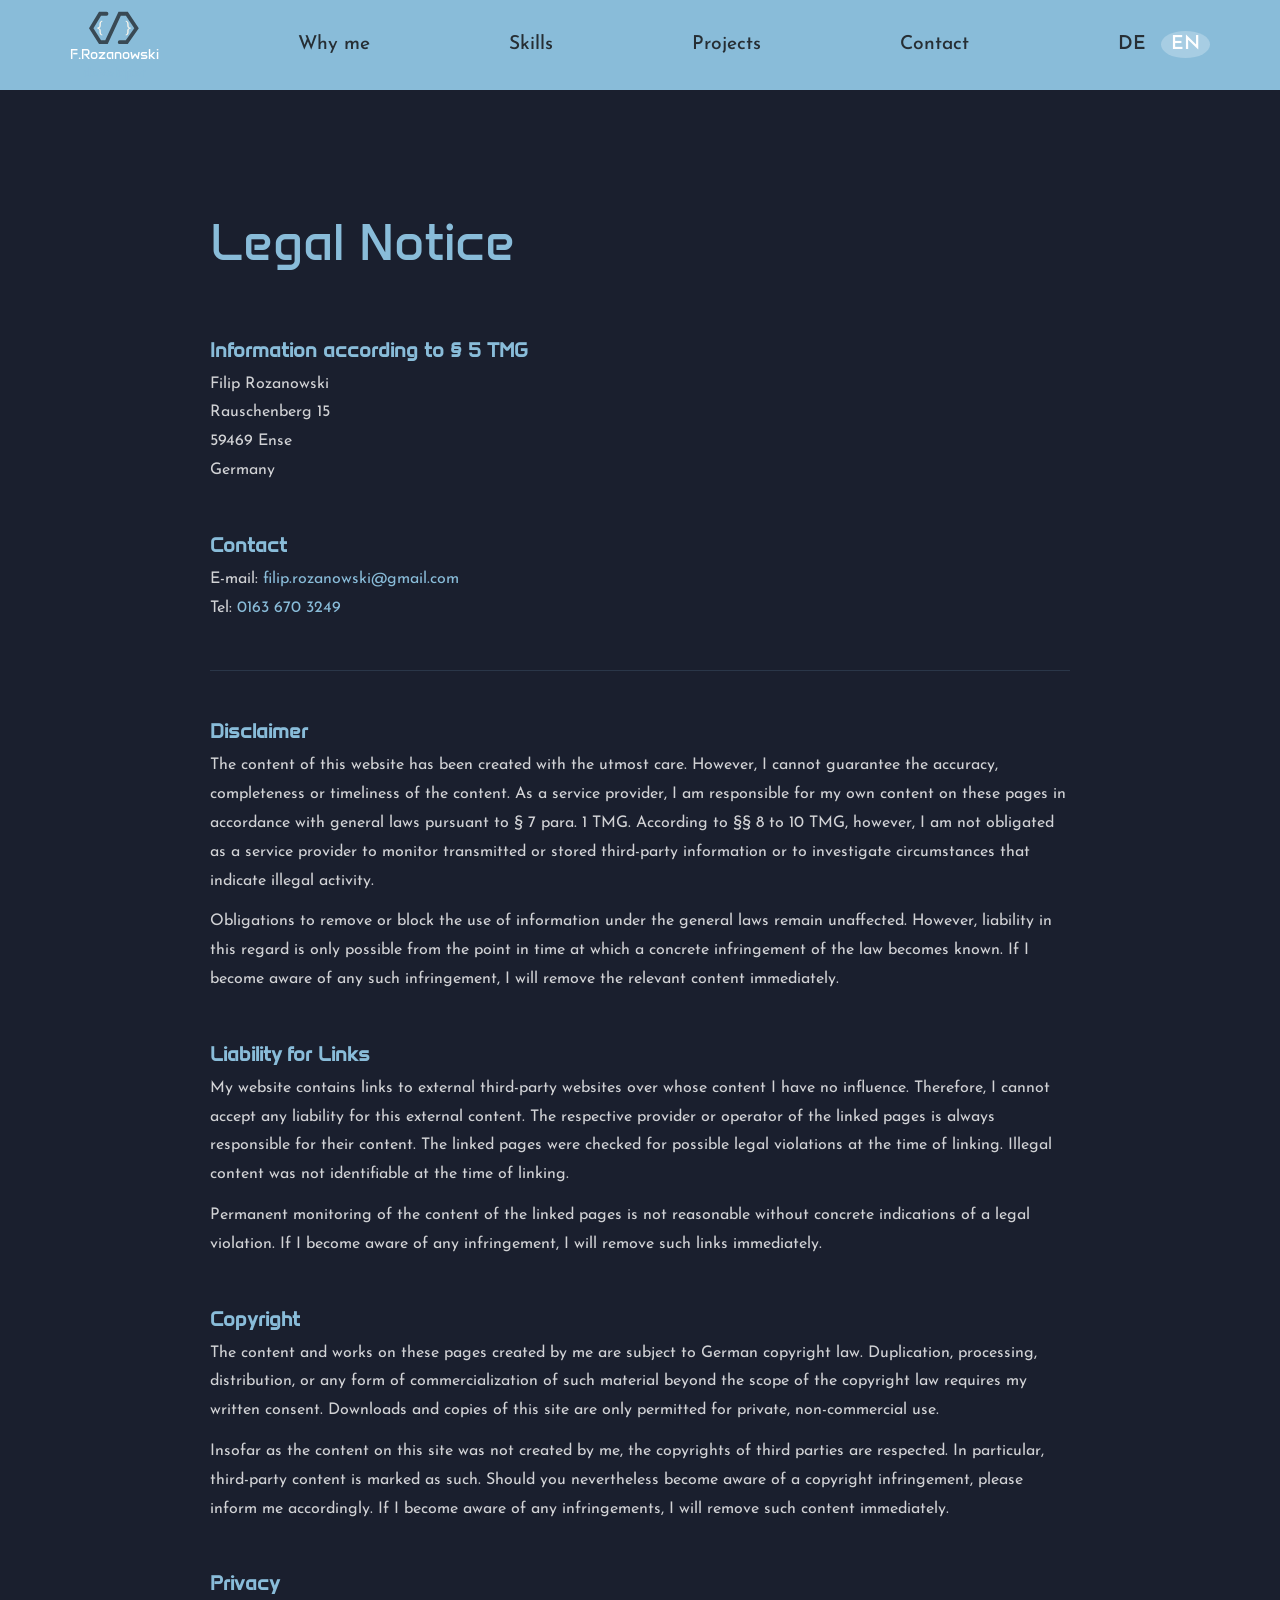
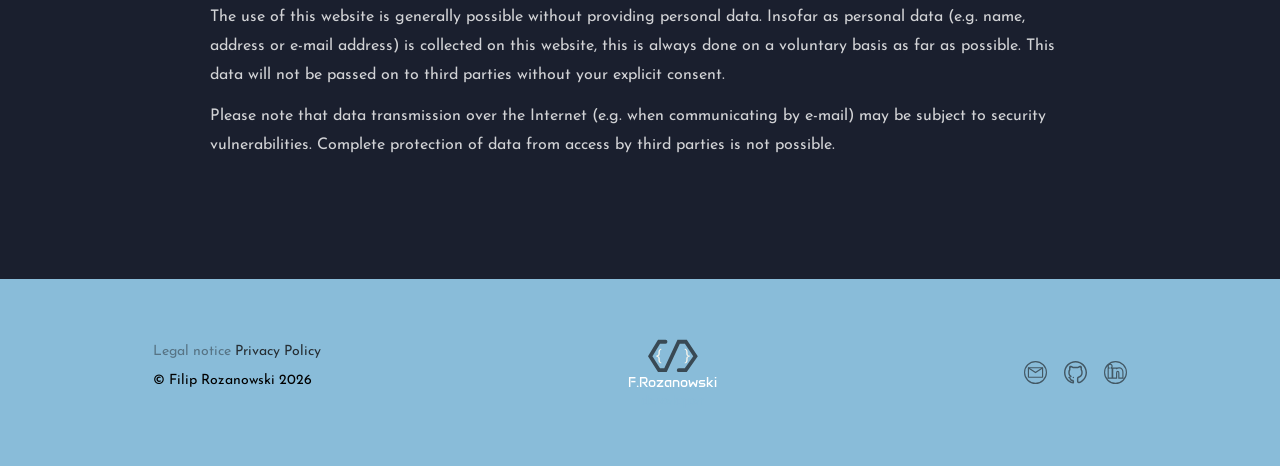
==== commit 82ad4337: "Add privacy policy page and open all external links in new tab - Created privacy.html with GDPR-comp" ====
--- a/legal.html
+++ b/legal.html
@@ -140,6 +140,7 @@
     <footer>
         <div id="footer_legal">
             <span class="footer_legal_current" data-i18n="legal">Legal notice</span>
+            <a href="./privacy.html" target="_blank" data-i18n="privacy">Privacy Policy</a>
             <p>© Filip Rozanowski 2026</p>
         </div>
 
@@ -151,8 +152,8 @@
 
         <div id="social-icons-footer">
             <a href="mailto:filip.rozanowski@gmail.com"><img src="./imgs/svgs/Email button dark.svg"></a>
-            <a href="https://github.com/FilipRozanowski"><img src="./imgs/svgs/Github button dark.svg"></a>
-            <a href="https://linkedin.com/..."><img src="./imgs/svgs/Linkedin button dark.svg"></a>
+            <a href="https://github.com/FilipRozanowski" target="_blank" rel="noopener noreferrer"><img src="./imgs/svgs/Github button dark.svg"></a>
+            <a href="https://www.linkedin.com/in/filip-rozanowski-66993840b/" target="_blank" rel="noopener noreferrer"><img src="./imgs/svgs/Linkedin button dark.svg"></a>
         </div>
     </footer>
 
--- a/css/header.css
+++ b/css/header.css
@@ -4,7 +4,7 @@
     position: relative;
     display: flex;
     align-items: center;
-    justify-content: center;
+    justify-content: flex-end;
     flex-direction: column;
     min-height: calc(100vh - clamp(40px, 7vw, 90px));
     width: 100%;
@@ -12,18 +12,36 @@
 
 #header_top {
     display: flex;
-    align-items: center;
+    align-items: flex-end;
+}
+
+#bg-shape-container {
+    position: relative;
+    width: 40vw;
+    max-width: 600px;
+    display: flex;
+    align-items: flex-end;
+    justify-content: center;
 }
 
 #bg-shape {
-    width: 40vw;
-    max-width: 600px;
+    width: 100%;
     height: auto;
     transition: transform 0.5s ease;
 }
 
-#bg-shape:hover {
+#bg-shape-container:hover #bg-shape {
     transform: rotate(-20deg);
+}
+
+#filip-photo {
+    position: absolute;
+    bottom: 0;
+    left: 50%;
+    transform: translateX(-50%);
+    width: 117%;
+    height: auto;
+    object-fit: contain;
 }
 
 #header_right {
@@ -31,6 +49,7 @@
     flex-direction: column;
     align-items: center;
     justify-content: space-between;
+    align-self: center;
     height: 80%;
 }
 
--- a/css/sections.css
+++ b/css/sections.css
@@ -170,6 +170,9 @@
     gap: clamp(10px, 1.8vw, 27px);
     justify-content: center;
     align-items: center;
+    width: 84%;
+    max-width: 1400px;
+    margin-bottom: clamp(30px, 5vw, 90px);
 }
 
 .teamplayer_bubble {
@@ -302,18 +305,18 @@
 }
 
 .project_right {
-    flex: 1;
-    display: flex;
-    flex-direction: column;
-    align-items: center;
-    gap: clamp(8px, 1.3vw, 18px);
+    flex: 1.2;
+    display: flex;
+    flex-direction: column;
+    align-items: center;
+    gap: clamp(8px, 1.3vw, 24px);
 }
 
 .project_tech {
     display: flex;
     flex-direction: column;
     align-items: center;
-    gap: clamp(4px, 0.6vw, 9px);
+    gap: clamp(4px, 0.6vw, 12px);
 }
 
 .project_tech p {
@@ -323,35 +326,35 @@
 
 .tech_icons {
     display: flex;
-    gap: clamp(7px, 1vw, 15px);
+    gap: clamp(10px, 1.2vw, 20px);
 }
 
 .tech_icons img {
-    width: clamp(16px, 2.7vw, 45px);
-    height: clamp(16px, 2.7vw, 45px);
+    width: clamp(28px, 3.5vw, 56px);
+    height: clamp(28px, 3.5vw, 56px);
     object-fit: contain;
 }
 
 .project_preview {
     width: 100%;
-    max-width: 360px;
+    max-width: 480px;
     border-radius: 12px;
     box-shadow: 0 10px 40px rgba(0,0,0,0.4);
 }
 
 .project_btns {
     display: flex;
-    gap: clamp(7px, 1vw, 15px);
+    gap: clamp(10px, 1.2vw, 20px);
 }
 
 .btn_filled {
     background-color: var(--color-blue);
     color: var(--color-dark);
-    padding: clamp(5px, 0.8vw, 11px) clamp(10px, 1.8vw, 27px);
+    padding: clamp(10px, 1vw, 14px) clamp(24px, 2.5vw, 40px);
     border-radius: 50px;
     text-decoration: none;
     font-weight: 600;
-    font-size: clamp(9px, 0.8vw, 11px);
+    font-size: clamp(13px, 1.2vw, 18px);
     transition: opacity 0.3s ease;
 }
 
@@ -360,11 +363,11 @@
 .btn_outline {
     border: 2px solid var(--color-blue);
     color: var(--color-blue);
-    padding: clamp(5px, 0.8vw, 11px) clamp(10px, 1.8vw, 27px);
+    padding: clamp(10px, 1vw, 14px) clamp(24px, 2.5vw, 40px);
     border-radius: 50px;
     text-decoration: none;
     font-weight: 600;
-    font-size: clamp(9px, 0.8vw, 11px);
+    font-size: clamp(13px, 1.2vw, 18px);
     transition: background-color 0.3s ease, color 0.3s ease;
 }
 
--- a/css/responsive.css
+++ b/css/responsive.css
@@ -36,14 +36,14 @@
     }
 
     #burger-btn.open span:nth-child(1) {
-        transform: translateY(8px) rotate(45deg);
+        transform: translateY(14px) rotate(45deg);
     }
     #burger-btn.open span:nth-child(2) {
         opacity: 0;
         transform: scaleX(0);
     }
     #burger-btn.open span:nth-child(3) {
-        transform: translateY(-8px) rotate(-45deg);
+        transform: translateY(-14px) rotate(-45deg);
     }
 
     /* ─── MOBILE NAV OVERLAY ─── */
@@ -78,7 +78,7 @@
         flex-direction: column;
         align-items: center;
         justify-content: center;
-        gap: 10px;
+        gap: 20px;
         padding: 60px;
         box-sizing: border-box;
         transform: scale(0);
@@ -147,6 +147,7 @@
     header {
         min-height: 100svh;
         box-sizing: border-box;
+        justify-content: center;
     }
 
     #header_top {
@@ -155,9 +156,13 @@
         gap: 20px;
     }
 
-    #bg-shape {
+    #bg-shape-container {
         width: 75vw;
         max-width: 340px;
+    }
+
+    #filip-photo {
+        width: 130%;
     }
 
     #header_right {
@@ -287,18 +292,45 @@
 
     /* ─── TEAMPLAYER ─── */
 
+    main {
+        overflow-x: hidden;
+    }
+
     #teamplayer_content {
-        flex-direction: column;
-        gap: 24px;
-        align-items: center;
+        width: 100vw;
+        max-width: none;
+        flex-direction: row;
+        align-items: center;
+        gap: 5vw;
+        overflow-x: auto;
+        scroll-snap-type: x mandatory;
+        -webkit-overflow-scrolling: touch;
+        scrollbar-width: none;
+        padding: 20px 0 28px;
+        margin-bottom: clamp(40px, 8vw, 100px);
+        justify-content: flex-start;
+    }
+
+    #teamplayer_content::-webkit-scrollbar {
+        display: none;
     }
 
     .teamplayer_bubble {
-        width: 90%;
+        flex-shrink: 0;
+        width: 78vw;
         height: auto;
-        min-height: 200px;
+        min-height: 260px;
         padding: 40px 28px;
         border-radius: 60% 40% 55% 45% / 50% 45% 55% 50%;
+        scroll-snap-align: center;
+    }
+
+    .teamplayer_bubble:first-child {
+        margin-left: 11vw;
+    }
+
+    .teamplayer_bubble:last-child {
+        margin-right: 11vw;
     }
 
     .teamplayer_name {
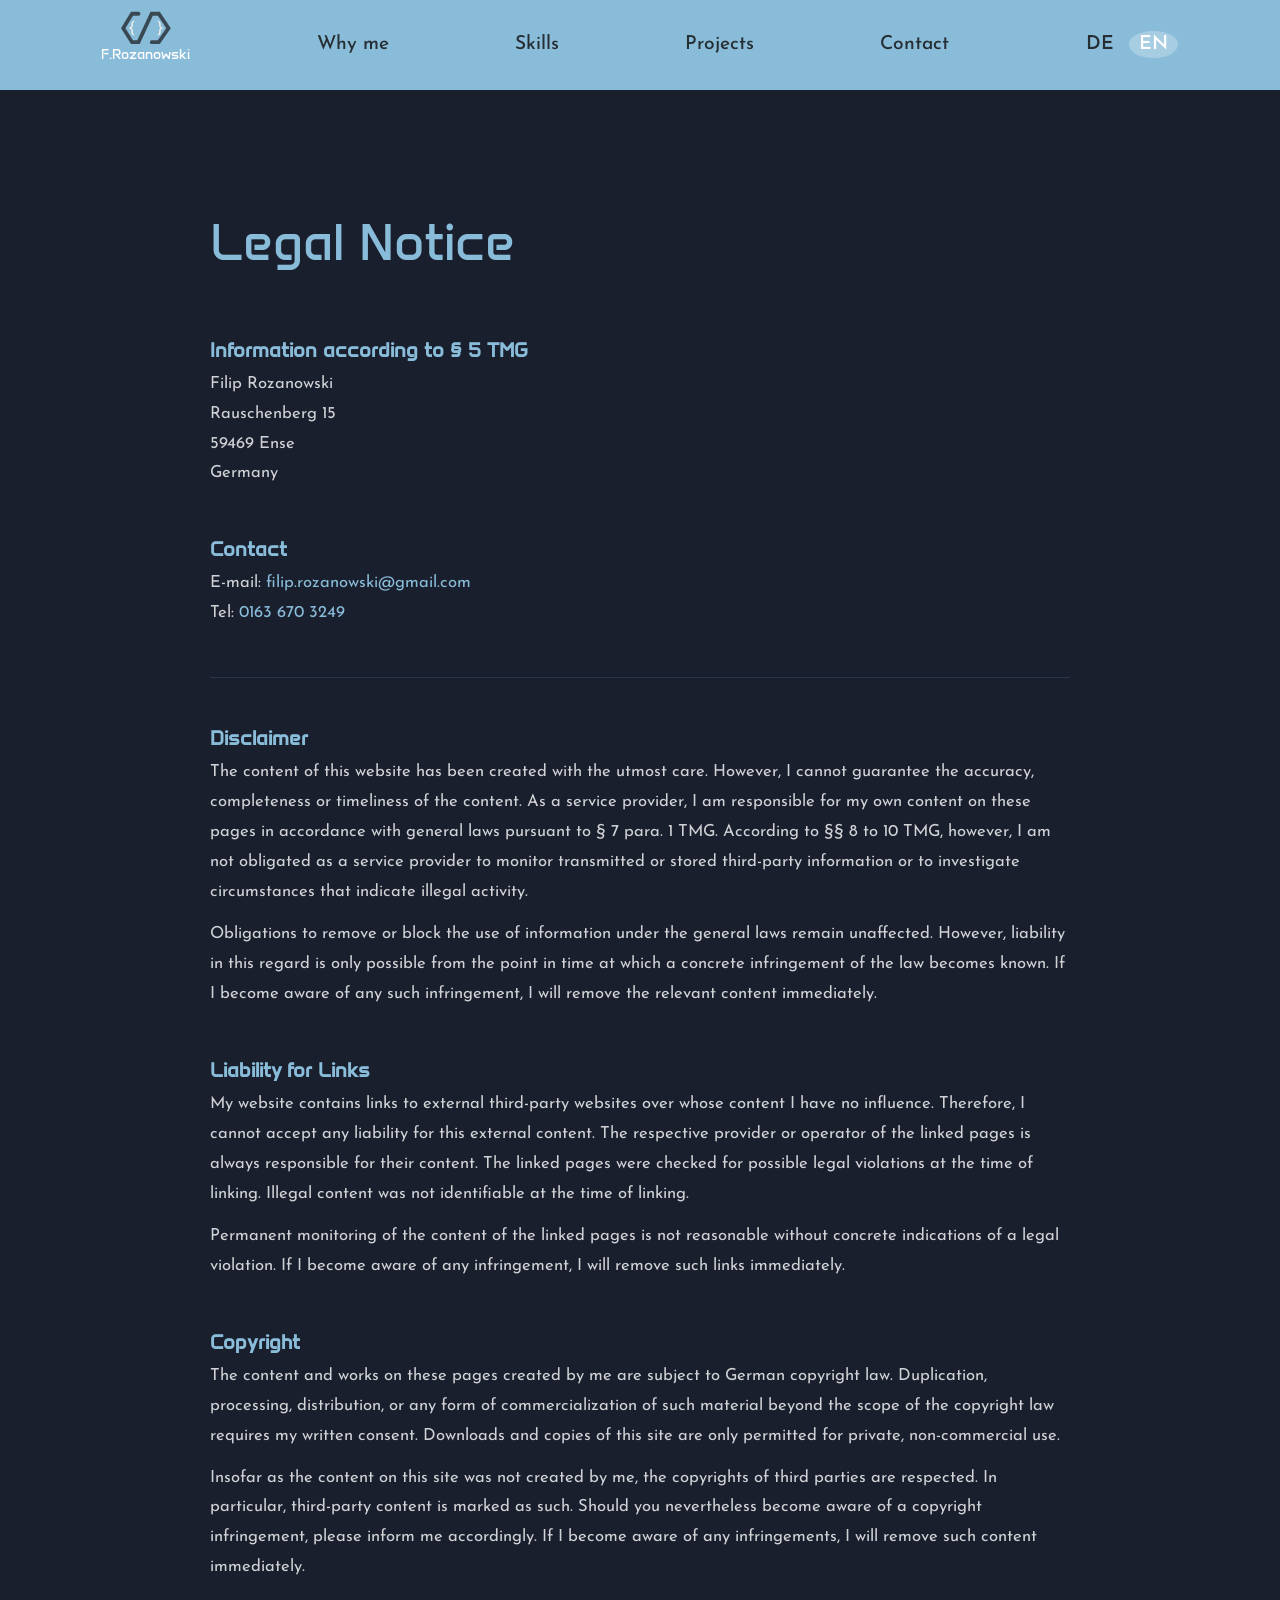
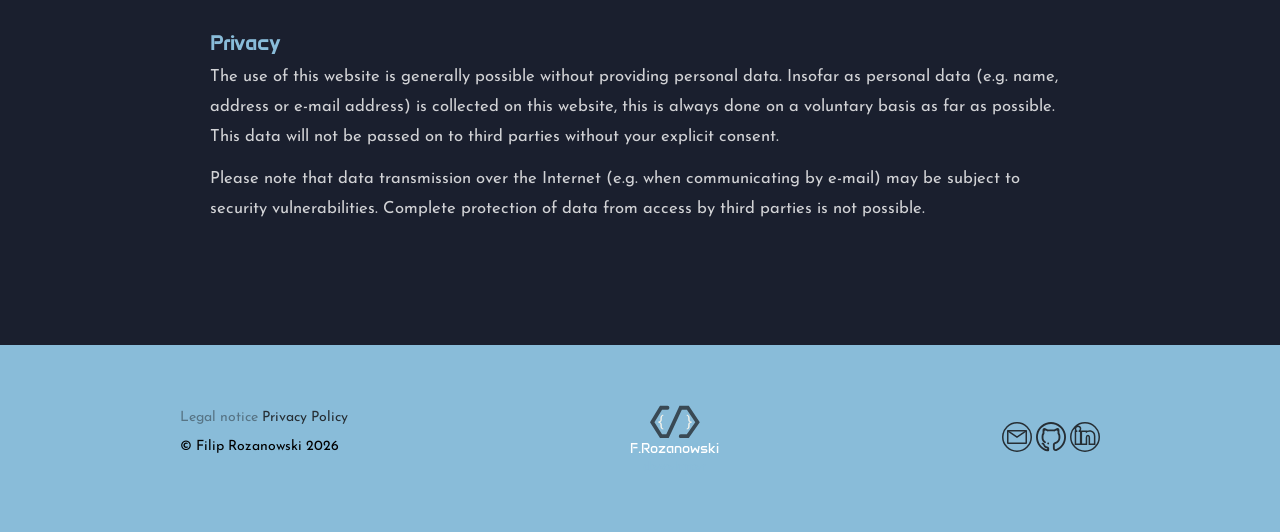
==== commit fb0ac464: "Refactor: split CSS, extract translations, clean JS, fix skill icons - sections.css split into skill" ====
--- a/legal.html
+++ b/legal.html
@@ -5,10 +5,12 @@
     <meta charset="UTF-8">
     <meta name="viewport" content="width=device-width, initial-scale=1.0">
     <title>Legal Notice – F.R Developer</title>
+    <link rel="icon" type="image/svg+xml" href="./imgs/svgs/Logo icon.svg">
     <link rel="stylesheet" href="./css/base.css">
     <link rel="stylesheet" href="./css/nav.css">
-    <link rel="stylesheet" href="./css/header.css">
     <link rel="stylesheet" href="./css/sections.css">
+    <link rel="stylesheet" href="./css/footer.css">
+    <link rel="stylesheet" href="./css/responsive-nav.css">
     <link rel="stylesheet" href="./css/responsive.css">
     <link rel="stylesheet" href="./css/legal.css">
 </head>
@@ -30,10 +32,10 @@
 
     <div id="mobile-nav" role="navigation" aria-hidden="true">
         <div id="mobile-nav-blob">
-            <a href="./index.html#whyme_title" class="mobile-nav-link">Why me</a>
-            <a href="./index.html#skills_title" class="mobile-nav-link">Skills</a>
-            <a href="./index.html#projects_title" class="mobile-nav-link">Projects</a>
-            <a href="./index.html#contact_title" class="mobile-nav-link">Contact</a>
+            <a href="./index.html#whyme_title" class="mobile-nav-link" data-i18n="nav_whyme">Why me</a>
+            <a href="./index.html#skills_title" class="mobile-nav-link" data-i18n="nav_skills">Skills</a>
+            <a href="./index.html#projects_title" class="mobile-nav-link" data-i18n="nav_projects">Projects</a>
+            <a href="./index.html#contact_title" class="mobile-nav-link" data-i18n="nav_contact">Contact</a>
             <div class="mobile-lang">
                 <a href="#" class="lang-btn" data-lang="de">DE</a>
                 <a href="#" class="lang-btn active" data-lang="en">EN</a>
@@ -48,10 +50,10 @@
             <p class="blue_text">developer</p>
         </div>
 
-        <a href="./index.html#whyme_title">Why me</a>
-        <a href="./index.html#skills_title">Skills</a>
-        <a href="./index.html#projects_title">Projects</a>
-        <a href="./index.html#contact_title">Contact</a>
+        <a href="./index.html#whyme_title" data-i18n="nav_whyme">Why me</a>
+        <a href="./index.html#skills_title" data-i18n="nav_skills">Skills</a>
+        <a href="./index.html#projects_title" data-i18n="nav_projects">Projects</a>
+        <a href="./index.html#contact_title" data-i18n="nav_contact">Contact</a>
 
         <div id="lang_select">
             <a href="#" class="lang-btn" data-lang="de">DE</a>
@@ -157,6 +159,7 @@
         </div>
     </footer>
 
+    <script src="./translations.js"></script>
     <script src="./script.js"></script>
 
 </body>
--- a/css/nav.css
+++ b/css/nav.css
@@ -57,6 +57,8 @@
     position: sticky;
     top: 0;
     z-index: 100;
+    padding: 0 max(clamp(20px, 3vw, 50px), calc((100% - 1440px) / 2));
+    box-sizing: border-box;
 }
 
 nav a {
--- a/css/sections.css
+++ b/css/sections.css
@@ -17,7 +17,7 @@
 }
 
 main h2 {
-    font-size: clamp(0.8rem, 2.7vw, 30px);
+    font-size: clamp(1rem, 2.7vw, 30px);
     color: var(--color-blue);
     font-weight: 100;
     padding-bottom: clamp(20px, 4vw, 72px);
@@ -30,12 +30,12 @@
     display: flex;
     flex-direction: column;
     width: 84%;
-    max-width: 1400px;
+    max-width: 1440px;
     margin-bottom: clamp(30px, 5vw, 90px);
 }
 
 .main_box p {
-    font-size: clamp(11px, 1.3vw, 17px);
+    font-size: clamp(16px, 1.3vw, 18px);
     color: var(--color-white);
     line-height: 1.7;
 }
@@ -67,7 +67,7 @@
 }
 
 #locate_content p {
-    font-size: clamp(11px, 1.4vw, 27px);
+    font-size: clamp(16px, 1.4vw, 27px);
     font-weight: 600;
     color: var(--color-white);
     text-align: center;
@@ -79,90 +79,6 @@
     text-decoration: none;
 }
 
-/* ─── SKILLS ─── */
-
-#skills_content {
-    display: flex;
-    align-items: center;
-    justify-content: center;
-    gap: clamp(16px, 3.5vw, 54px);
-}
-
-.skills_grid {
-    display: grid;
-    grid-template-columns: repeat(4, 1fr);
-    gap: clamp(10px, 1.8vw, 27px);
-}
-
-.skill_item {
-    display: flex;
-    flex-direction: column;
-    align-items: center;
-    gap: clamp(4px, 0.5vw, 8px);
-}
-
-.skill_item img {
-    width: clamp(22px, 4.5vw, 90px);
-    height: clamp(22px, 4.5vw, 90px);
-    object-fit: contain;
-    transition: transform 0.3s ease, filter 0.3s ease;
-    filter: brightness(0.8);
-}
-
-.skill_item img:hover {
-    transform: translateY(-5px);
-    filter: brightness(1.2);
-}
-
-.skill_item p {
-    color: var(--color-white);
-    font-size: clamp(7px, 1.1vw, 15px);
-    margin: 0;
-    text-align: center;
-}
-
-#skills_bubble {
-    border-radius: 60% 40% 55% 45% / 50% 45% 55% 50%;
-    width: clamp(120px, 24vw, 345px);
-    height: clamp(100px, 21vw, 308px);
-    background-color: rgba(137, 188, 217, 0.1);
-    display: flex;
-    flex-direction: column;
-    align-items: center;
-    justify-content: center;
-    text-align: center;
-    padding: clamp(16px, 4.5vw, 63px);
-    flex-shrink: 0;
-    transition: border-radius 0.5s ease, background-color 0.5s ease;
-    box-sizing: border-box;
-}
-
-#skills_bubble:hover,
-.teamplayer_bubble:hover {
-    border-radius: 45% 55% 40% 60% / 55% 40% 60% 45%;
-    background-color: rgba(137, 188, 217, 0.2);
-}
-
-.bubble_title {
-    color: var(--color-white);
-    font-size: clamp(7px, 1.1vw, 15px);
-    margin: 0 0 clamp(4px, 0.8vw, 14px) 0;
-}
-
-.bubble_icons {
-    display: flex;
-    gap: clamp(7px, 1vw, 18px);
-    margin-bottom: clamp(4px, 0.8vw, 14px);
-}
-
-.bubble_text {
-    color: var(--color-white);
-    font-size: clamp(7px, 0.9vw, 13px);
-    line-height: 1.6;
-    margin: 0;
-    opacity: 0.8;
-}
-
 /* ─── TEAMPLAYER ─── */
 
 #teamplayer_content {
@@ -171,7 +87,7 @@
     justify-content: center;
     align-items: center;
     width: 84%;
-    max-width: 1400px;
+    max-width: 1440px;
     margin-bottom: clamp(30px, 5vw, 90px);
 }
 
@@ -191,9 +107,14 @@
     box-sizing: border-box;
 }
 
+.teamplayer_bubble:hover {
+    border-radius: 45% 55% 40% 60% / 55% 40% 60% 45%;
+    background-color: rgba(137, 188, 217, 0.2);
+}
+
 .teamplayer_name {
     color: var(--color-white);
-    font-size: clamp(10px, 1.2vw, 17px);
+    font-size: clamp(15px, 1.2vw, 17px);
     font-weight: 700;
     margin: 0;
     font-style: normal;
@@ -201,7 +122,7 @@
 
 .teamplayer_project {
     color: var(--color-white);
-    font-size: clamp(8px, 0.9vw, 13px);
+    font-size: clamp(13px, 0.9vw, 14px);
     margin: 0;
     opacity: 0.7;
     font-style: normal;
@@ -214,7 +135,7 @@
 
 .teamplayer_text {
     color: var(--color-white);
-    font-size: clamp(7px, 0.9vw, 12px);
+    font-size: clamp(13px, 0.9vw, 14px);
     line-height: 1.6;
     margin: clamp(3px, 0.5vw, 8px) 0;
     opacity: 0.9;
@@ -223,354 +144,7 @@
 
 .teamplayer_linkedin {
     color: var(--color-blue);
-    font-size: clamp(8px, 0.9vw, 15px);
+    font-size: clamp(13px, 0.9vw, 15px);
     text-decoration: underline;
     margin: 0;
 }
-
-/* ─── PROJECTS ─── */
-
-#project_tabs {
-    display: flex;
-    border-bottom: 2px solid rgba(137, 188, 217, 0.2);
-    margin-bottom: clamp(14px, 2vw, 36px);
-}
-
-.tab_btn {
-    background: none;
-    border: none;
-    color: rgba(137, 188, 217, 0.5);
-    font-family: 'Anta', sans-serif;
-    font-size: clamp(9px, 1.4vw, 20px);
-    padding: clamp(6px, 1vw, 15px) clamp(8px, 1.8vw, 27px);
-    cursor: pointer;
-    transition: color 0.3s ease;
-    border-bottom: 3px solid transparent;
-    margin-bottom: -2px;
-}
-
-.tab_btn:hover {
-    color: var(--color-blue);
-}
-
-.tab_btn.active {
-    color: var(--color-white);
-    background-color: var(--color-dark);
-    border-radius: 8px 8px 0 0;
-    border-bottom: 3px solid var(--color-blue);
-}
-
-.project_panel {
-    display: none;
-    gap: clamp(16px, 3.5vw, 54px);
-}
-
-.project_panel.active {
-    display: flex;
-}
-
-.project_left {
-    flex: 1;
-    display: flex;
-    flex-direction: column;
-    gap: clamp(14px, 2vw, 36px);
-}
-
-.project_section {
-    display: flex;
-    gap: clamp(7px, 1vw, 18px);
-    align-items: flex-start;
-}
-
-.project_dot {
-    width: clamp(8px, 0.8vw, 15px);
-    height: clamp(8px, 0.8vw, 15px);
-    border-radius: 50%;
-    background-color: var(--color-blue);
-    flex-shrink: 0;
-    margin-top: 4px;
-}
-
-.project_section h3 {
-    color: var(--color-white);
-    font-family: 'Anta', sans-serif;
-    font-size: clamp(10px, 1.4vw, 18px);
-    margin: 0 0 clamp(3px, 0.5vw, 8px) 0;
-}
-
-.project_duration {
-    color: rgba(255,255,255,0.5);
-    font-size: clamp(8px, 0.9vw, 15px);
-    margin-left: 10px;
-}
-
-.project_right {
-    flex: 1.2;
-    display: flex;
-    flex-direction: column;
-    align-items: center;
-    gap: clamp(8px, 1.3vw, 24px);
-}
-
-.project_tech {
-    display: flex;
-    flex-direction: column;
-    align-items: center;
-    gap: clamp(4px, 0.6vw, 12px);
-}
-
-.project_tech p {
-    color: var(--color-white);
-    margin: 0;
-}
-
-.tech_icons {
-    display: flex;
-    gap: clamp(10px, 1.2vw, 20px);
-}
-
-.tech_icons img {
-    width: clamp(28px, 3.5vw, 56px);
-    height: clamp(28px, 3.5vw, 56px);
-    object-fit: contain;
-}
-
-.project_preview {
-    width: 100%;
-    max-width: 480px;
-    border-radius: 12px;
-    box-shadow: 0 10px 40px rgba(0,0,0,0.4);
-}
-
-.project_btns {
-    display: flex;
-    gap: clamp(10px, 1.2vw, 20px);
-}
-
-.btn_filled {
-    background-color: var(--color-blue);
-    color: var(--color-dark);
-    padding: clamp(10px, 1vw, 14px) clamp(24px, 2.5vw, 40px);
-    border-radius: 50px;
-    text-decoration: none;
-    font-weight: 600;
-    font-size: clamp(13px, 1.2vw, 18px);
-    transition: opacity 0.3s ease;
-}
-
-.btn_filled:hover { opacity: 0.8; }
-
-.btn_outline {
-    border: 2px solid var(--color-blue);
-    color: var(--color-blue);
-    padding: clamp(10px, 1vw, 14px) clamp(24px, 2.5vw, 40px);
-    border-radius: 50px;
-    text-decoration: none;
-    font-weight: 600;
-    font-size: clamp(13px, 1.2vw, 18px);
-    transition: background-color 0.3s ease, color 0.3s ease;
-}
-
-.btn_outline:hover {
-    background-color: var(--color-blue);
-    color: var(--color-dark);
-}
-
-/* ─── CONTACT ─── */
-
-#contact_content {
-    display: flex;
-    flex-direction: column;
-    gap: clamp(20px, 3.5vw, 54px);
-    max-width: 720px;
-    margin: auto;
-}
-
-#contact_top {
-    display: flex;
-    justify-content: space-between;
-    align-items: center;
-    gap: clamp(16px, 3.5vw, 54px);
-}
-
-#contact_intro {
-    max-width: 50%;
-    color: var(--color-white);
-    font-size: clamp(11px, 1.3vw, 17px);
-    line-height: 1.7;
-    margin: 0;
-}
-
-#contact_info {
-    display: flex;
-    flex-direction: column;
-    gap: clamp(8px, 1.3vw, 18px);
-}
-
-.contact_info_item {
-    display: flex;
-    align-items: center;
-    gap: clamp(7px, 1vw, 15px);
-    text-decoration: none;
-    transition: color 0.3s ease, filter 0.3s ease;
-}
-
-.contact_info_item img {
-    width: clamp(12px, 1.7vw, 26px);
-    height: clamp(12px, 1.7vw, 26px);
-    object-fit: contain;
-    filter: brightness(0.8) grayscale(1);
-    transition: filter 0.3s ease;
-}
-
-.contact_info_item p {
-    color: var(--color-white);
-    margin: 0;
-    font-size: clamp(10px, 1.3vw, 17px);
-    transition: color 0.3s ease;
-}
-
-.contact_info_item:hover p {
-    color: var(--color-blue);
-}
-
-.contact_info_item:hover img {
-    filter: brightness(1) grayscale(1) sepia(1) saturate(5) hue-rotate(170deg);
-}
-
-#contact_form {
-    display: flex;
-    flex-direction: column;
-    gap: clamp(8px, 1.3vw, 18px);
-}
-
-#contact_form_top {
-    display: flex;
-    gap: clamp(8px, 1.3vw, 18px);
-}
-
-.input_group {
-    display: flex;
-    flex-direction: column;
-    gap: clamp(3px, 0.5vw, 8px);
-    flex: 1;
-    position: relative;
-    padding-bottom: clamp(14px, 1.5vw, 24px);
-}
-
-.input_group label {
-    color: var(--color-white);
-    font-size: clamp(9px, 1.1vw, 15px);
-    opacity: 0.7;
-    margin-left: clamp(7px, 1vw, 15px);
-}
-
-.input_group input,
-.input_group textarea {
-    background: transparent;
-    border: 2px solid var(--color-blue);
-    border-radius: 50px;
-    padding: clamp(7px, 1vw, 15px) clamp(10px, 1.5vw, 21px);
-    color: var(--color-white);
-    font-family: 'JosefinSans', sans-serif;
-    font-size: clamp(11px, 1.1vw, 15px);
-    outline: none;
-    transition: border-color 0.3s ease;
-    width: 100%;
-    box-sizing: border-box;
-}
-
-.input_group textarea {
-    border-radius: 24px;
-    resize: none;
-}
-
-.input_group input:focus,
-.input_group textarea:focus {
-    border-color: var(--color-white);
-}
-
-#contact_form_bottom {
-    display: flex;
-    justify-content: space-between;
-    align-items: center;
-}
-
-#contact_checkbox {
-    display: flex;
-    align-items: center;
-    gap: clamp(5px, 0.8vw, 11px);
-}
-
-#contact_checkbox input[type="checkbox"] {
-    width: clamp(10px, 1.3vw, 18px);
-    height: clamp(10px, 1.3vw, 18px);
-    border: 2px solid var(--color-blue);
-    border-radius: 60% 40% 55% 45% / 50% 45% 55% 50%;
-    appearance: none;
-    cursor: pointer;
-    flex-shrink: 0;
-    transition: background-color 0.3s ease;
-}
-
-#contact_checkbox input[type="checkbox"]:checked {
-    background-color: var(--color-blue);
-}
-
-#contact_checkbox label {
-    color: var(--color-white);
-    font-size: clamp(9px, 0.9vw, 14px);
-    opacity: 0.8;
-}
-
-#contact_checkbox label a {
-    color: var(--color-blue);
-    text-decoration: none;
-}
-
-#contact_send {
-    background: transparent;
-    border: 2px solid var(--color-blue);
-    color: var(--color-white);
-    font-family: 'JosefinSans', sans-serif;
-    font-size: clamp(11px, 1.1vw, 17px);
-    padding: clamp(6px, 0.8vw, 11px) clamp(14px, 2vw, 36px);
-    border-radius: 50px;
-    cursor: pointer;
-    transition: background-color 0.3s ease, color 0.3s ease;
-}
-
-#contact_send:hover {
-    background-color: var(--color-blue);
-    color: var(--color-dark);
-}
-
-.error_msg {
-    color: #e74c3c;
-    font-size: clamp(8px, 0.9vw, 12px);
-    margin-left: clamp(7px, 1vw, 15px);
-    position: absolute;
-    bottom: 4px;
-    left: 0;
-}
-
-/* ─── FOOTER ─── */
-
-footer {
-    padding: clamp(14px, 4.5vw, 75px) 0;
-    background-color: var(--color-blue);
-    display: flex;
-    justify-content: space-around;
-    align-items: center;
-    font-size: clamp(9px, 1.1vw, 17px);
-}
-
-footer a {
-    text-decoration: none;
-    color: var(--color-dark);
-    transition: color 0.3s ease;
-}
-
-footer a:hover {
-    color: var(--color-white);
-}
--- a/css/footer.css
+++ b/css/footer.css
@@ -0,0 +1,21 @@
+/* ─── FOOTER ─── */
+
+footer {
+    padding: clamp(14px, 4.5vw, 75px) max(clamp(20px, 3vw, 50px), calc((100% - 1440px) / 2));
+    background-color: var(--color-blue);
+    display: flex;
+    justify-content: space-around;
+    align-items: center;
+    font-size: clamp(14px, 1.1vw, 17px);
+    box-sizing: border-box;
+}
+
+footer a {
+    text-decoration: none;
+    color: var(--color-dark);
+    transition: color 0.3s ease;
+}
+
+footer a:hover {
+    color: var(--color-white);
+}
--- a/css/responsive-nav.css
+++ b/css/responsive-nav.css
@@ -0,0 +1,147 @@
+/* ══════════════════════════════════════════
+   MOBILE NAV — max-width: 850px
+══════════════════════════════════════════ */
+
+@media (max-width: 850px) {
+
+    /* ─── MOBILE TOPBAR ─── */
+
+    #mobile-topbar {
+        display: flex;
+    }
+
+    #burger-btn {
+        display: flex;
+        flex-direction: column;
+        justify-content: center;
+        gap: 12px;
+        width: 50px;
+        height: 36px;
+        cursor: pointer;
+        z-index: 300;
+        background: none;
+        border: none;
+        padding: 0;
+        flex-shrink: 0;
+    }
+
+    #burger-btn span {
+        display: block;
+        width: 100%;
+        height: 2px;
+        background-color: var(--color-white);
+        border-radius: 2px;
+        transition: transform 0.35s ease, opacity 0.35s ease;
+        transform-origin: center;
+    }
+
+    #burger-btn.open span:nth-child(1) {
+        transform: translateY(14px) rotate(45deg);
+    }
+
+    #burger-btn.open span:nth-child(2) {
+        opacity: 0;
+        transform: scaleX(0);
+    }
+
+    #burger-btn.open span:nth-child(3) {
+        transform: translateY(-14px) rotate(-45deg);
+    }
+
+    /* ─── MOBILE NAV OVERLAY ─── */
+
+    #mobile-nav {
+        display: flex;
+        position: fixed;
+        top: 0;
+        left: 0;
+        width: 100%;
+        height: 100%;
+        z-index: 150;
+        align-items: center;
+        justify-content: center;
+        pointer-events: none;
+    }
+
+    @keyframes blob-morph {
+        0%   { border-radius: 60% 40% 55% 45% / 50% 45% 55% 50%; }
+        33%  { border-radius: 45% 55% 40% 60% / 55% 40% 60% 45%; }
+        66%  { border-radius: 55% 45% 60% 40% / 45% 60% 40% 55%; }
+        100% { border-radius: 60% 40% 55% 45% / 50% 45% 55% 50%; }
+    }
+
+    #mobile-nav-blob {
+        background-color: var(--color-blue);
+        border-radius: 60% 40% 55% 45% / 50% 45% 55% 50%;
+        width: 500px;
+        height: 500px;
+        margin-top: -10vh;
+        display: flex;
+        flex-direction: column;
+        align-items: center;
+        justify-content: center;
+        gap: 20px;
+        padding: 60px;
+        box-sizing: border-box;
+        transform: scale(0);
+        opacity: 0;
+        transition: transform 0.45s cubic-bezier(0.34, 1.56, 0.64, 1),
+                    opacity 0.3s ease;
+        pointer-events: none;
+    }
+
+    #mobile-nav.open {
+        pointer-events: all;
+    }
+
+    #mobile-nav.open #mobile-nav-blob {
+        transform: scale(1);
+        opacity: 1;
+        pointer-events: all;
+        animation: blob-morph 6s ease-in-out infinite;
+    }
+
+    #mobile-nav-blob a {
+        color: var(--color-dark);
+        font-family: 'JosefinSans', sans-serif;
+        font-size: clamp(18px, 5vw, 28px);
+        font-weight: 600;
+        text-decoration: none;
+        transition: color 0.2s ease;
+        text-align: center;
+    }
+
+    #mobile-nav-blob a:hover {
+        color: var(--color-white);
+    }
+
+    #mobile-nav-blob .mobile-lang {
+        display: flex;
+        gap: 12px;
+        margin-top: 8px;
+    }
+
+    #mobile-nav-blob .lang-btn {
+        color: var(--color-dark);
+        font-size: clamp(16px, 4.5vw, 24px);
+        font-weight: 700;
+        padding: 4px 14px;
+    }
+
+    #mobile-nav-blob .lang-btn.active {
+        background-color: rgba(255, 255, 255, 0.35);
+        border-radius: 50%;
+        color: var(--color-white);
+    }
+
+    /* ─── HIDE DESKTOP ELEMENTS ─── */
+
+    nav {
+        display: none;
+    }
+
+    #social-icons {
+        display: none;
+    }
+
+}
--- a/css/responsive.css
+++ b/css/responsive.css
@@ -1,146 +1,8 @@
 /* ══════════════════════════════════════════
-   MOBILE BREAKPOINT — max-width: 850px
+   MOBILE SECTIONS — max-width: 850px
 ══════════════════════════════════════════ */
 
 @media (max-width: 850px) {
-
-    /* ─── MOBILE TOPBAR ─── */
-
-    #mobile-topbar {
-        display: flex;
-    }
-
-    #burger-btn {
-        display: flex;
-        flex-direction: column;
-        justify-content: center;
-        gap: 12px;
-        width: 50px;
-        height: 36px;
-        cursor: pointer;
-        z-index: 300;
-        background: none;
-        border: none;
-        padding: 0;
-        flex-shrink: 0;
-    }
-
-    #burger-btn span {
-        display: block;
-        width: 100%;
-        height: 2px;
-        background-color: var(--color-white);
-        border-radius: 2px;
-        transition: transform 0.35s ease, opacity 0.35s ease;
-        transform-origin: center;
-    }
-
-    #burger-btn.open span:nth-child(1) {
-        transform: translateY(14px) rotate(45deg);
-    }
-    #burger-btn.open span:nth-child(2) {
-        opacity: 0;
-        transform: scaleX(0);
-    }
-    #burger-btn.open span:nth-child(3) {
-        transform: translateY(-14px) rotate(-45deg);
-    }
-
-    /* ─── MOBILE NAV OVERLAY ─── */
-
-    #mobile-nav {
-        display: flex;
-        position: fixed;
-        top: 0;
-        left: 0;
-        width: 100%;
-        height: 100%;
-        z-index: 150;
-        align-items: center;
-        justify-content: center;
-        pointer-events: none;
-    }
-
-    @keyframes blob-morph {
-        0%   { border-radius: 60% 40% 55% 45% / 50% 45% 55% 50%; }
-        33%  { border-radius: 45% 55% 40% 60% / 55% 40% 60% 45%; }
-        66%  { border-radius: 55% 45% 60% 40% / 45% 60% 40% 55%; }
-        100% { border-radius: 60% 40% 55% 45% / 50% 45% 55% 50%; }
-    }
-
-    #mobile-nav-blob {
-        background-color: var(--color-blue);
-        border-radius: 60% 40% 55% 45% / 50% 45% 55% 50%;
-        width: 500px;
-        height: 500px;
-        margin-top: -10vh;
-        display: flex;
-        flex-direction: column;
-        align-items: center;
-        justify-content: center;
-        gap: 20px;
-        padding: 60px;
-        box-sizing: border-box;
-        transform: scale(0);
-        opacity: 0;
-        transition: transform 0.45s cubic-bezier(0.34, 1.56, 0.64, 1),
-                    opacity 0.3s ease;
-        pointer-events: none;
-    }
-
-    #mobile-nav.open {
-        pointer-events: all;
-    }
-
-    #mobile-nav.open #mobile-nav-blob {
-        transform: scale(1);
-        opacity: 1;
-        pointer-events: all;
-        animation: blob-morph 6s ease-in-out infinite;
-    }
-
-    #mobile-nav-blob a {
-        color: var(--color-dark);
-        font-family: 'JosefinSans', sans-serif;
-        font-size: clamp(18px, 5vw, 28px);
-        font-weight: 600;
-        text-decoration: none;
-        transition: color 0.2s ease;
-        text-align: center;
-    }
-
-    #mobile-nav-blob a:hover {
-        color: var(--color-white);
-    }
-
-    #mobile-nav-blob .mobile-lang {
-        display: flex;
-        gap: 12px;
-        margin-top: 8px;
-    }
-
-    #mobile-nav-blob .lang-btn {
-        color: var(--color-dark);
-        font-size: clamp(16px, 4.5vw, 24px);
-        font-weight: 700;
-        padding: 4px 14px;
-    }
-
-    #mobile-nav-blob .lang-btn.active {
-        background-color: rgba(255,255,255,0.35);
-        border-radius: 50%;
-        color: var(--color-white);
-    }
-
-    /* ─── HIDE DESKTOP ELEMENTS ─── */
-
-    nav {
-        display: none;
-    }
-
-    #social-icons {
-        display: none;
-    }
 
     /* ─── HEADER ─── */
 
@@ -154,6 +16,8 @@
         flex-direction: column;
         align-items: center;
         gap: 20px;
+        padding: 0;
+        width: auto;
     }
 
     #bg-shape-container {
@@ -169,6 +33,8 @@
         align-items: center;
         gap: 16px;
         height: auto;
+        flex: none;
+        padding: 0;
     }
 
     .logo_header_small {
@@ -226,7 +92,7 @@
     }
 
     .main_box p {
-        font-size: clamp(13px, 3.5vw, 18px);
+        font-size: clamp(16px, 3.5vw, 18px);
     }
 
     /* ─── WHY ME ─── */
@@ -253,7 +119,7 @@
     }
 
     #locate_content p {
-        font-size: clamp(14px, 4vw, 22px);
+        font-size: clamp(16px, 4vw, 22px);
     }
 
     /* ─── SKILLS ─── */
@@ -270,8 +136,12 @@
     }
 
     .skill_item img {
-        width: clamp(40px, 12vw, 70px);
-        height: clamp(40px, 12vw, 70px);
+        width: clamp(60px, 15vw, 80px);
+        height: clamp(60px, 15vw, 80px);
+    }
+
+    .skill_item p {
+        font-size: clamp(16px, 3.5vw, 18px);
     }
 
     #skills_bubble {
@@ -282,12 +152,12 @@
     }
 
     .bubble_title {
-        font-size: clamp(13px, 3.5vw, 18px);
+        font-size: clamp(16px, 4vw, 20px);
         margin-bottom: 12px;
     }
 
     .bubble_text {
-        font-size: clamp(12px, 3vw, 16px);
+        font-size: clamp(16px, 3.5vw, 17px);
     }
 
     /* ─── TEAMPLAYER ─── */
@@ -334,13 +204,13 @@
     }
 
     .teamplayer_name {
-        font-size: clamp(15px, 4vw, 20px);
+        font-size: clamp(16px, 4vw, 20px);
     }
 
     .teamplayer_project,
     .teamplayer_text,
     .teamplayer_linkedin {
-        font-size: clamp(12px, 3vw, 16px);
+        font-size: clamp(16px, 3.5vw, 17px);
     }
 
     /* ─── PROJECTS ─── */
@@ -352,7 +222,7 @@
     }
 
     .tab_btn {
-        font-size: clamp(11px, 3.5vw, 18px);
+        font-size: clamp(16px, 3.5vw, 18px);
         padding: 10px 16px;
     }
 
@@ -366,11 +236,11 @@
     }
 
     .project_section h3 {
-        font-size: clamp(13px, 3.8vw, 20px);
+        font-size: clamp(16px, 3.8vw, 20px);
     }
 
     .project_duration {
-        font-size: clamp(11px, 3vw, 16px);
+        font-size: clamp(16px, 3vw, 18px);
         display: block;
         margin-left: 0;
         margin-top: 4px;
@@ -381,8 +251,8 @@
     }
 
     .tech_icons img {
-        width: clamp(28px, 7vw, 44px);
-        height: clamp(28px, 7vw, 44px);
+        width: clamp(64px, 13vw, 80px);
+        height: clamp(64px, 13vw, 80px);
     }
 
     .project_preview {
@@ -392,7 +262,7 @@
     .btn_filled,
     .btn_outline {
         padding: 10px 24px;
-        font-size: clamp(13px, 3.5vw, 17px);
+        font-size: clamp(16px, 3.5vw, 17px);
     }
 
     /* ─── CONTACT ─── */
@@ -404,7 +274,7 @@
 
     #contact_intro {
         max-width: 100%;
-        font-size: clamp(13px, 3.5vw, 18px);
+        font-size: clamp(16px, 3.5vw, 18px);
     }
 
     #contact_info {
@@ -412,7 +282,7 @@
     }
 
     .contact_info_item p {
-        font-size: clamp(12px, 3.5vw, 17px);
+        font-size: clamp(16px, 3.5vw, 17px);
         word-break: break-all;
     }
 
@@ -428,12 +298,12 @@
 
     .input_group input,
     .input_group textarea {
-        font-size: clamp(13px, 3.5vw, 17px);
+        font-size: clamp(16px, 3.5vw, 17px);
         padding: 14px 20px;
     }
 
     .input_group label {
-        font-size: clamp(12px, 3vw, 16px);
+        font-size: clamp(16px, 3vw, 17px);
         margin-left: 14px;
     }
 
@@ -445,12 +315,12 @@
 
     #contact_send {
         width: 100%;
-        font-size: clamp(14px, 4vw, 18px);
+        font-size: clamp(16px, 4vw, 18px);
         padding: 14px 0;
     }
 
     #contact_checkbox label {
-        font-size: clamp(11px, 3vw, 14px);
+        font-size: clamp(16px, 3vw, 17px);
     }
 
     /* ─── FOOTER ─── */
@@ -460,7 +330,7 @@
         gap: 20px;
         padding: 32px 20px;
         text-align: center;
-        font-size: clamp(12px, 3.5vw, 16px);
+        font-size: clamp(16px, 3.5vw, 17px);
     }
 
     #footer_legal {
--- a/css/legal.css
+++ b/css/legal.css
@@ -25,7 +25,7 @@
 
 .legal_content p,
 .legal_content address {
-    font-size: clamp(13px, 1.3vw, 16px);
+    font-size: clamp(15px, 1.3vw, 17px);
     line-height: 1.8;
     color: rgba(255, 255, 255, 0.8);
     margin: 0 0 12px 0;
